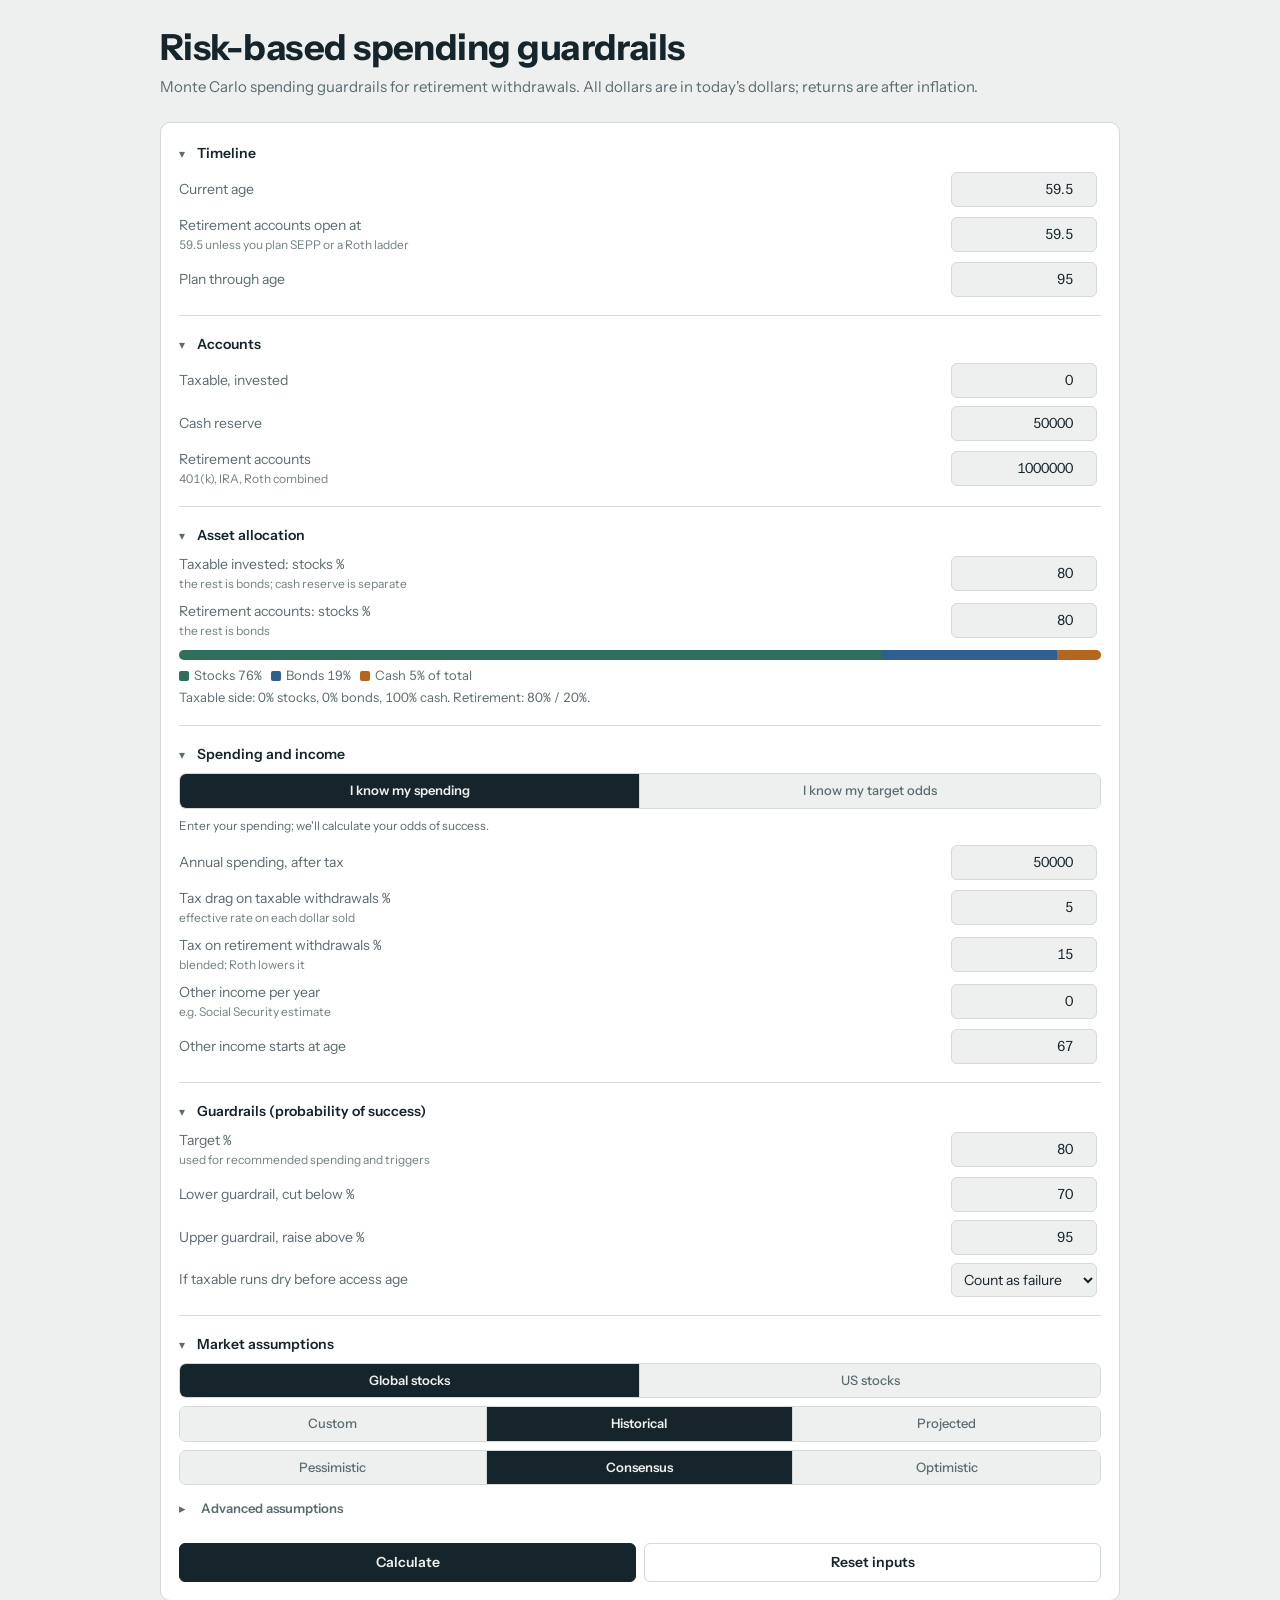
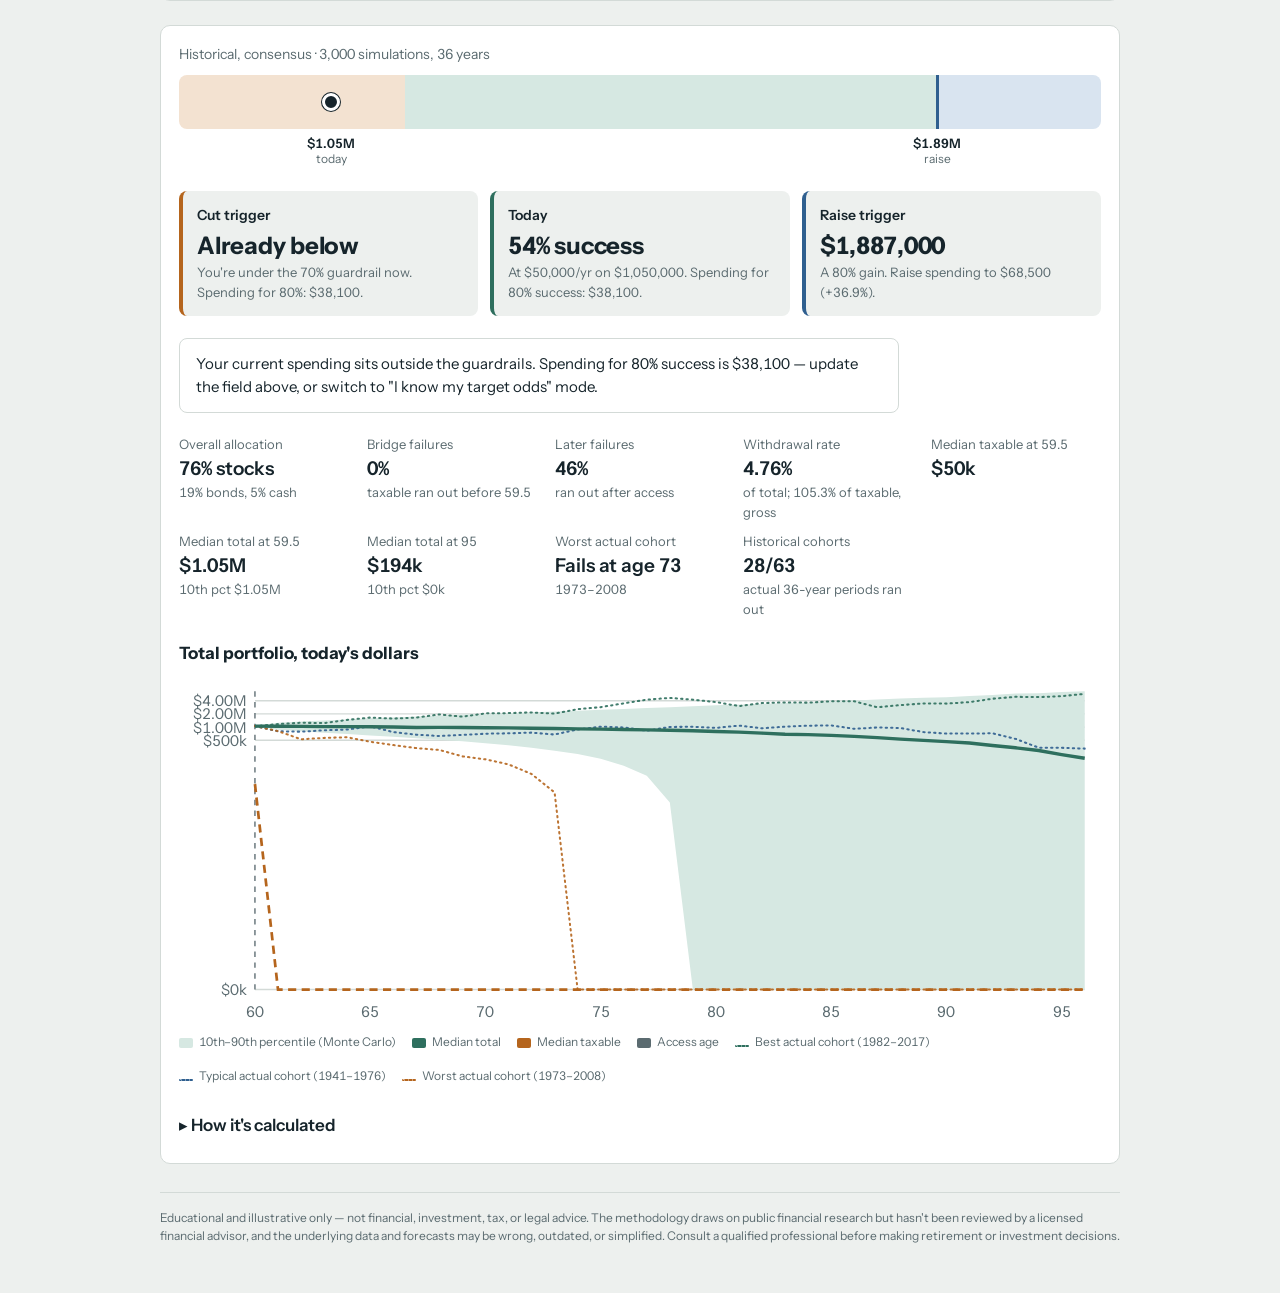
==== index.html @ 866e0981 "Restore percentile band with a log-scaled chart axis Bring back the 10th-90th percentile band, but s" ====
<!DOCTYPE html>
<html lang="en">
<head>
<meta charset="utf-8">
<meta name="viewport" content="width=device-width, initial-scale=1, viewport-fit=cover">
<title>Risk-based guardrails calculator</title>
<link rel="icon" href="favicon.svg" type="image/svg+xml">
<link rel="preconnect" href="https://fonts.googleapis.com">
<link rel="preconnect" href="https://fonts.gstatic.com" crossorigin>
<link href="https://fonts.googleapis.com/css2?family=Instrument+Sans:wght@400;500;600;700&display=swap" rel="stylesheet">
<link rel="stylesheet" href="css/styles.css">
</head>
<body>
<div class="wrap">
<header>
  <h1>Risk-based spending guardrails</h1>
  <p>Monte Carlo spending guardrails for retirement withdrawals. All dollars are in today's dollars; returns are after inflation.</p>
</header>

<div class="grid">
<form class="panel" id="f" onsubmit="return false">
  <details class="io-section" open id="secTimeline">
    <summary><span class="sec-title">Timeline</span><span class="sec-sum" id="timelineSummary"></span><span class="sec-edit">Edit</span></summary>
    <div class="row"><label for="age">Current age</label><input id="age" type="number" step="0.5" value="59.5"></div>
    <div class="row"><label for="access">Retirement accounts open at<span class="hint">59.5 unless you plan SEPP or a Roth ladder</span></label><input id="access" type="number" step="0.5" value="59.5"></div>
    <div class="row"><label for="endAge">Plan through age</label><input id="endAge" type="number" step="1" value="95"></div>
  </details>
  <details class="io-section" open id="secAccounts">
    <summary><span class="sec-title">Accounts</span><span class="sec-sum" id="accountsSummary"></span><span class="sec-edit">Edit</span></summary>
    <div class="row"><label for="tax">Taxable, invested</label><input id="tax" type="number" step="10000" value="0"></div>
    <div class="row"><label for="cash">Cash reserve</label><input id="cash" type="number" step="5000" value="50000"></div>
    <div class="row"><label for="ret">Retirement accounts<span class="hint">401(k), IRA, Roth combined</span></label><input id="ret" type="number" step="10000" value="1000000"></div>
  </details>
  <details class="io-section" open id="secAlloc">
    <summary><span class="sec-title">Asset allocation</span></summary>
    <div class="row"><label for="tStock">Taxable invested: stocks %<span class="hint">the rest is bonds; cash reserve is separate</span></label><input id="tStock" type="number" step="5" min="0" max="100" value="80"></div>
    <div class="row"><label for="rStock">Retirement accounts: stocks %<span class="hint">the rest is bonds</span></label><input id="rStock" type="number" step="5" min="0" max="100" value="80"></div>
    <div class="mix" id="mix" aria-live="polite"></div>
  </details>
  <details class="io-section" open id="secSpend">
    <summary><span class="sec-title">Spending and income</span></summary>
    <div class="seg two" id="modeSeg" role="group" aria-label="What to solve for">
      <button type="button" data-v="spend">I know my spending</button><button type="button" data-v="odds">I know my target odds</button>
    </div>
    <input type="hidden" id="mode" value="spend">
    <p class="srcnote" id="modeNote"></p>
    <div class="row"><label for="spend" id="spendLabel">Annual spending, after tax</label><input id="spend" type="number" step="1000" value="50000"></div>
    <div class="row"><label for="tt">Tax drag on taxable withdrawals %<span class="hint">effective rate on each dollar sold</span></label><input id="tt" type="number" step="1" value="5"></div>
    <div class="row"><label for="tr">Tax on retirement withdrawals %<span class="hint">blended; Roth lowers it</span></label><input id="tr" type="number" step="1" value="15"></div>
    <div class="row"><label for="inc">Other income per year<span class="hint">e.g. Social Security estimate</span></label><input id="inc" type="number" step="1000" value="0"></div>
    <div class="row"><label for="incAge">Other income starts at age</label><input id="incAge" type="number" step="1" value="67"></div>
  </details>
  <details class="io-section" open id="secGuardrails">
    <summary><span class="sec-title">Guardrails (probability of success)</span></summary>
    <div class="row"><label for="gT">Target %<span class="hint" id="gTHint"></span></label><input id="gT" type="number" step="1" value="80"></div>
    <div class="row"><label for="gL">Lower guardrail, cut below %</label><input id="gL" type="number" step="1" value="70"></div>
    <div class="row"><label for="gU">Upper guardrail, raise above %</label><input id="gU" type="number" step="1" value="95"></div>
    <div class="row"><label for="short">If taxable runs dry before access age</label>
      <select id="short"><option value="fail">Count as failure</option><option value="penalty">Tap retirement with 10% penalty</option></select></div>
  </details>
  <details class="io-section" open id="secMarket">
    <summary><span class="sec-title">Market assumptions</span></summary>
    <div class="seg two" id="eqSeg" role="group" aria-label="Stock market">
      <button type="button" data-v="global">Global stocks</button><button type="button" data-v="us">US stocks</button>
    </div>
    <input type="hidden" id="eq" value="global">
    <div class="seg" id="srcSeg" role="group" aria-label="Return source">
      <button type="button" data-v="custom">Custom</button><button type="button" data-v="hist">Historical</button><button type="button" data-v="proj">Projected</button>
    </div>
    <div class="seg" id="lvlSeg" role="group" aria-label="Scenario">
      <button type="button" data-v="pess">Pessimistic</button><button type="button" data-v="cons">Consensus</button><button type="button" data-v="opt">Optimistic</button>
    </div>
    <details class="advanced" id="advDetails">
      <summary>Advanced assumptions</summary>
      <div class="row" id="usWRow"><label for="usW">US share of global stocks %<span class="hint">a total world index is about 63%</span></label><input id="usW" type="number" step="1" min="0" max="100" value="60"></div>
      <div class="row" id="hcRow"><label for="hc">Historical stock haircut %<span class="hint">world stocks trailed the US ~1%/yr since 1900</span></label><input id="hc" type="number" step="0.25" min="0" max="5" value="1"></div>
      <div class="row" id="hzRow"><label for="hz">Apply forecasts for<span class="hint">forecasts cover 10–15 years</span></label>
        <select id="hz"><option value="all">Every year</option><option value="10">10 years, then historical</option></select></div>
      <p class="srcnote" id="srcNote"></p>
      <div class="row"><label for="sm">Stocks, mean real return %<span class="hint" id="smG"></span></label><input id="sm" class="ret" type="number" step="0.05" value="5"></div>
      <div class="row"><label for="ss">Stocks, volatility %</label><input id="ss" class="ret" type="number" step="0.5" value="17"></div>
      <div class="row"><label for="bm">Bonds, mean real return %<span class="hint" id="bmG"></span></label><input id="bm" class="ret" type="number" step="0.05" value="1.75"></div>
      <div class="row"><label for="bs">Bonds, volatility %</label><input id="bs" class="ret" type="number" step="0.5" value="6"></div>
      <div class="row"><label for="cm">Cash, mean real return %</label><input id="cm" class="ret" type="number" step="0.05" value="0.5"></div>
      <div class="row"><label for="cs">Cash, volatility %</label><input id="cs" class="ret" type="number" step="0.25" value="1"></div>
      <div class="row"><label for="rho">Stock/bond correlation</label><input id="rho" class="ret" type="number" step="0.05" min="-1" max="1" value="0.1"></div>
      <div class="row"><label for="sims">Simulations</label><input id="sims" type="number" step="500" min="500" max="10000" value="3000"></div>
      <div class="row"><label for="seed">Random seed</label><input id="seed" type="number" step="1" value="42"></div>
    </details>
    <input type="hidden" id="src" value="hist"><input type="hidden" id="lvl" value="cons">
  </details>
  <div class="btns">
    <button type="button" id="run">Calculate</button>
    <button type="button" id="reset" class="secondary">Reset inputs</button>
  </div>
</form>

<main class="panel" id="out" aria-live="polite">
  <div class="status" id="status">Calculating…</div>
  <div id="results" hidden>
    <div class="road" aria-hidden="true">
      <div class="road-track" id="track"></div>
      <div class="road-labels" id="roadLabels"></div>
    </div>
    <div class="cards">
      <div class="card cut"><h3>Cut trigger</h3><div class="big" id="cTrig">–</div><p id="cText"></p></div>
      <div class="card safe"><h3>Today</h3><div class="big" id="nowSucc">–</div><p id="nowText"></p></div>
      <div class="card raise"><h3>Raise trigger</h3><div class="big" id="uTrig">–</div><p id="uText"></p></div>
    </div>
    <p class="rule" id="rule"></p>
    <div class="stats" id="stats"></div>

    <h2>Total portfolio, today's dollars</h2>
    <div class="chart-wrap"><svg id="chart" viewBox="0 0 680 260" role="img" aria-label="Portfolio projection percentiles"></svg></div>
    <div class="legend">
      <span><i style="background:var(--safe-soft)"></i>10th–90th percentile (Monte Carlo)</span>
      <span><i style="background:var(--safe)"></i>Median total</span>
      <span><i style="background:var(--cut)"></i>Median taxable</span>
      <span><i style="background:var(--muted)"></i>Access age</span>
      <span><i class="dotted" style="color:var(--safe)"></i><span id="legBest">Best actual cohort</span></span>
      <span><i class="dotted" style="color:var(--raise)"></i><span id="legTypical">Typical actual cohort</span></span>
      <span><i class="dotted" style="color:var(--cut)"></i><span id="legWorst">Worst actual cohort</span></span>
    </div>
    <details class="section" style="margin-top:22px">
      <summary>How it's calculated</summary>
      <ul class="notes">
        <li>Each simulation draws yearly real returns from lognormal distributions. The same random draws are reused for every search and every scenario, so differences between settings come from the assumptions, not from luck.</li>
        <li><b>Historical</b> uses Aswath Damodaran's annual US data, 1928–2025 (S&amp;P 500 with dividends, 10-year Treasuries, 3-month T-bills), deflated by CPI. Windows are sized to your plan length (current age to plan-through age, clamped to 10–75 years) and overlap across the full 1928–2025 span. Pessimistic and optimistic are the worst and best windows for <i>your</i> overall stock/bond/cash mix; consensus averages the mean, volatility and correlation across all windows of that length. Each window's mean and volatility then drive the simulation, so the order of good and bad years is randomized rather than replayed.</li>
        <li><b>Projected</b> uses published 10-year (J.P. Morgan: 10–15 year) nominal forecasts for US large caps and US aggregate bonds, converted to real with a 2.4% inflation assumption (Schwab, the same report used for cash). Stocks: Research Affiliates 3.1%, Vanguard 4.5% (midpoint of 4–5%), Verus 5.4%, Schwab 5.9%, J.P. Morgan 6.7%. Bonds: Vanguard 4.3% (midpoint), Research Affiliates 4.7%, Schwab 4.8%, J.P. Morgan 4.8%. Cash: Schwab 3.3%. Pessimistic, consensus and optimistic are the lowest, average and highest. Volatility is set to 16.5% for stocks and 6% for bonds.</li>
        <li><b>Global stocks</b> (the default) blend each firm's US and international forecasts at your US weight, with international split 75% developed and 25% emerging. J.P. Morgan publishes a global figure (7.0%) directly; Verus is left out because no international figure was available. Averaging geometric returns this way slightly understates a blended portfolio's compound return. For historical scenarios, each year's S&amp;P 500 real return is reduced by the haircut, since world stocks trailed the US by roughly 1%/yr in long-run data from 1900.</li>
        <li>The dotted lines are a check on sequence-of-returns risk: unlike the Monte Carlo band, they don't reshuffle years. Each one replays the literal chronological real-return sequence for every possible historical start year of your exact plan length, run through the same spending and tax rules, so a crash that actually happened early in a given period stays early. The worst, "typical" (median-ending) and best of those actual periods are shown, each labeled with its start–end years in the legend; if the worst one sits below the Monte Carlo band, that's a specific historical period whose bad-early-years shape hurt more than the randomized band captures.</li>
        <li>The chart's vertical axis is scaled so each doubling in value (e.g. $50k → $100k → $200k) gets the same amount of space, rather than each equal dollar amount. Otherwise a 90th-percentile outcome in the tens of millions would squash the median and taxable lines into a few pixels at the bottom.</li>
        <li>Success means spending is funded every year through the plan age. Before the access age, only taxable and cash can pay the bills. The taxable account keeps the cash reserve at the same share each year. Withdrawals are grossed up by the tax rates you enter.</li>
        <li>Triggers scale all balances together, which approximates a market move. Spending stays constant in real terms inside each simulation, as in the Kitces/Income Lab method. Re-run after any adjustment and at least once a year.</li>
      </ul>
    </details>
  </div>
</main>
</div>
<footer>
  <p>Educational and illustrative only — not financial, investment, tax, or legal advice. The methodology draws on public financial research but hasn't been reviewed by a licensed financial advisor, and the underlying data and forecasts may be wrong, outdated, or simplified. Consult a qualified professional before making retirement or investment decisions.</p>
</footer>
</div>
<script type="module" src="js/main.js"></script>
</body>
</html>
---- css/styles.css ----
:root{
  --bg:#EDF0EE; --surface:#FFFFFF; --ink:#16242B; --muted:#5B6B70; --line:#D3DAD7;
  --safe:#2E6F5E; --safe-soft:#D6E8E2; --cut:#B5651D; --cut-soft:#F3E2D1; --raise:#2F5F8F; --raise-soft:#D9E4F0;
  --focus:#2F5F8F;
  box-sizing:border-box;
  padding-top:env(safe-area-inset-top,0px);
  padding-bottom:env(safe-area-inset-bottom,0px);
}
@media (prefers-color-scheme:dark){
  :root:not([data-theme="light"]){
    --bg:#111A1D; --surface:#182226; --ink:#E4EBE9; --muted:#95A5A8; --line:#2D3B3F;
    --safe:#5FB39B; --safe-soft:#1D3530; --cut:#E09A56; --cut-soft:#3A2A1B; --raise:#7EA9D8; --raise-soft:#1D2C3C; --focus:#7EA9D8;
  }
}
:root[data-theme="dark"]{
  --bg:#111A1D; --surface:#182226; --ink:#E4EBE9; --muted:#95A5A8; --line:#2D3B3F;
  --safe:#5FB39B; --safe-soft:#1D3530; --cut:#E09A56; --cut-soft:#3A2A1B; --raise:#7EA9D8; --raise-soft:#1D2C3C; --focus:#7EA9D8;
}
*,*::before,*::after{box-sizing:inherit}
html{scroll-padding-top:env(safe-area-inset-top,0px)}
body{margin:0;background:var(--bg);color:var(--ink);
  font-family:"Instrument Sans",system-ui,-apple-system,"Segoe UI",Roboto,sans-serif;
  font-size:15px;line-height:1.5;font-variant-numeric:tabular-nums;-webkit-font-smoothing:antialiased}
.wrap{max-width:1240px;margin:0 auto;padding:28px 20px 48px}
header{margin:0 auto 24px;max-width:960px}
h1{font-size:clamp(26px,3.4vw,36px);line-height:1.1;margin:0 0 8px;font-weight:700;letter-spacing:-0.015em}
header p{margin:0;color:var(--muted)}
footer{margin:28px auto 0;max-width:960px;padding-top:16px;border-top:1px solid var(--line)}
footer p{margin:0;font-size:12px;color:var(--muted)}
.grid{display:flex;flex-direction:column;gap:24px;max-width:960px;margin:0 auto}
.panel{background:var(--surface);border:1px solid var(--line);border-radius:10px;padding:18px;min-width:0}
details.io-section{margin:0 0 18px}
details.io-section+details.io-section{border-top:1px solid var(--line);padding-top:16px}
details.io-section summary{cursor:pointer;list-style:none;padding:2px 0 8px;display:flex;align-items:baseline;gap:10px}
details.io-section summary::-webkit-details-marker{display:none}
details.io-section .sec-title{font-weight:600;font-size:14px;display:flex;align-items:baseline;gap:8px;white-space:nowrap}
details.io-section .sec-title::before{content:"▾";display:inline-block;width:10px;font-size:12px;color:var(--muted)}
details.io-section:not([open]) .sec-title::before{content:"▸"}
details.io-section .sec-sum{flex:1;min-width:0;overflow:hidden;text-overflow:ellipsis;white-space:nowrap;font-size:13px;font-weight:400;color:var(--muted)}
details.io-section .sec-edit{flex-shrink:0;font-size:13px;font-weight:600;color:var(--focus)}
details.io-section[open] .sec-sum,details.io-section[open] .sec-edit{display:none}
.row{display:grid;grid-template-columns:1fr 128px;gap:10px;align-items:center;margin-bottom:8px;max-width:900px}
.row label{font-size:14px;color:var(--muted)}
.row .hint{display:block;font-size:12px;color:var(--muted);opacity:.85}
input,select{width:100%;font:inherit;font-size:14px;color:var(--ink);background:var(--bg);
  border:1px solid var(--line);border-radius:6px;padding:6px 8px;text-align:right}
select{text-align:left}
input:focus-visible,select:focus-visible,button:focus-visible{outline:2px solid var(--focus);outline-offset:2px}
.seg{display:grid;grid-template-columns:repeat(3,1fr);border:1px solid var(--line);border-radius:7px;overflow:hidden;margin-bottom:8px;max-width:920px}
.seg button{border:0;border-right:1px solid var(--line);border-radius:0;background:var(--bg);color:var(--muted);font-weight:500;padding:7px 4px;font-size:13px}
.seg button:last-child{border-right:0}
.seg.two{grid-template-columns:repeat(2,1fr)}
.seg button[aria-pressed="true"]{background:var(--ink);color:var(--bg);font-weight:600}
.srcnote{font-size:12px;color:var(--muted);margin:2px 0 10px;min-height:18px}
details.advanced{margin-bottom:8px}
details.advanced summary,details.section summary{cursor:pointer;padding:6px 0;list-style:none}
details.advanced summary::-webkit-details-marker,details.section summary::-webkit-details-marker{display:none}
details.advanced summary::before,details.section summary::before{content:"▸";display:inline-block;width:12px;transition:transform .15s ease}
details.advanced[open] summary::before,details.section[open] summary::before{transform:rotate(90deg)}
details.advanced summary{font-size:13px;font-weight:600;color:var(--muted)}
details.advanced summary:hover{color:var(--ink)}
details.advanced .row:first-of-type{margin-top:10px}
details.section summary{font-size:17px;font-weight:600;color:var(--ink)}
details.section .notes{margin-top:10px}
.btns{display:grid;grid-template-columns:1fr 1fr;gap:8px}
button{font:inherit;font-size:14px;font-weight:600;border-radius:6px;padding:8px 14px;cursor:pointer;border:1px solid var(--ink);background:var(--ink);color:var(--bg)}
button.secondary{background:transparent;color:var(--ink);border-color:var(--line)}
button:disabled{opacity:.5;cursor:wait}
input:disabled{opacity:.6;background:var(--line);cursor:not-allowed}
.mix{margin-top:10px;font-size:13px;color:var(--muted)}
.mixbar{display:flex;height:10px;border-radius:5px;overflow:hidden;margin:6px 0;background:var(--line)}
.mixbar span{height:100%}
.mix .k{display:inline-block;width:10px;height:10px;border-radius:2px;margin-right:5px;vertical-align:-1px}
.mix p{margin:2px 0}

.status{font-size:14px;color:var(--muted);min-height:21px;margin-bottom:10px}
.road{margin:6px 0 22px}
.road-track{position:relative;height:54px;border-radius:8px;overflow:hidden;display:flex}
.zone{height:100%}
.zone.cut{background:var(--cut-soft)} .zone.safe{background:var(--safe-soft)} .zone.raise{background:var(--raise-soft)}
.rail{position:absolute;top:0;bottom:0;width:3px;margin-left:-1.5px}
.rail.cut{background:var(--cut)} .rail.raise{background:var(--raise)}
.you{position:absolute;top:50%;width:18px;height:18px;margin:-9px 0 0 -9px;border-radius:50%;background:var(--ink);border:3px solid var(--surface);box-shadow:0 0 0 1px var(--ink)}
.road-labels{position:relative;height:40px;font-size:12px;color:var(--muted)}
.road-labels span{position:absolute;transform:translateX(-50%);white-space:nowrap;top:6px;text-align:center;line-height:1.3}
.road-labels b{display:block;color:var(--ink);font-weight:600;font-size:13px}
.cards{display:grid;grid-template-columns:repeat(3,1fr);gap:12px;margin-bottom:22px}
@media (max-width:620px){.cards{grid-template-columns:1fr}}
.card{border-radius:8px;padding:14px;border-left:4px solid var(--line);background:var(--bg)}
.card.cut{border-color:var(--cut)} .card.safe{border-color:var(--safe)} .card.raise{border-color:var(--raise)}
.card h3{margin:0 0 6px;font-size:14px;font-weight:600}
.card .big{font-size:24px;font-weight:700;line-height:1.15;letter-spacing:-0.01em}
.card p{margin:4px 0 0;font-size:13px;color:var(--muted)}
.rule{font-size:15px;max-width:72ch;margin:0 0 22px;padding:14px 16px;border:1px solid var(--line);border-radius:8px}
.stats{display:grid;grid-template-columns:repeat(auto-fit,minmax(150px,1fr));gap:10px 18px;margin:0 0 22px}
.stats div{font-size:13px;color:var(--muted)}
.stats b{display:block;font-size:19px;color:var(--ink);font-weight:600}
h2{font-size:17px;margin:0 0 8px}
.chart-wrap{overflow-x:auto}
svg{display:block;max-width:100%}
.legend{display:flex;gap:16px;flex-wrap:wrap;font-size:12px;color:var(--muted);margin-top:6px}
.legend i{display:inline-block;width:14px;height:10px;margin-right:6px;vertical-align:middle;border-radius:2px}
.legend i.dotted{background:none;height:0;margin-top:5px;border-top:2px dotted currentColor}
.notes{font-size:13px;color:var(--muted);max-width:75ch}
.notes li{margin-bottom:6px}
.warn{color:var(--cut);font-weight:600}
@media (prefers-reduced-motion:no-preference){.you{transition:left .4s ease}}
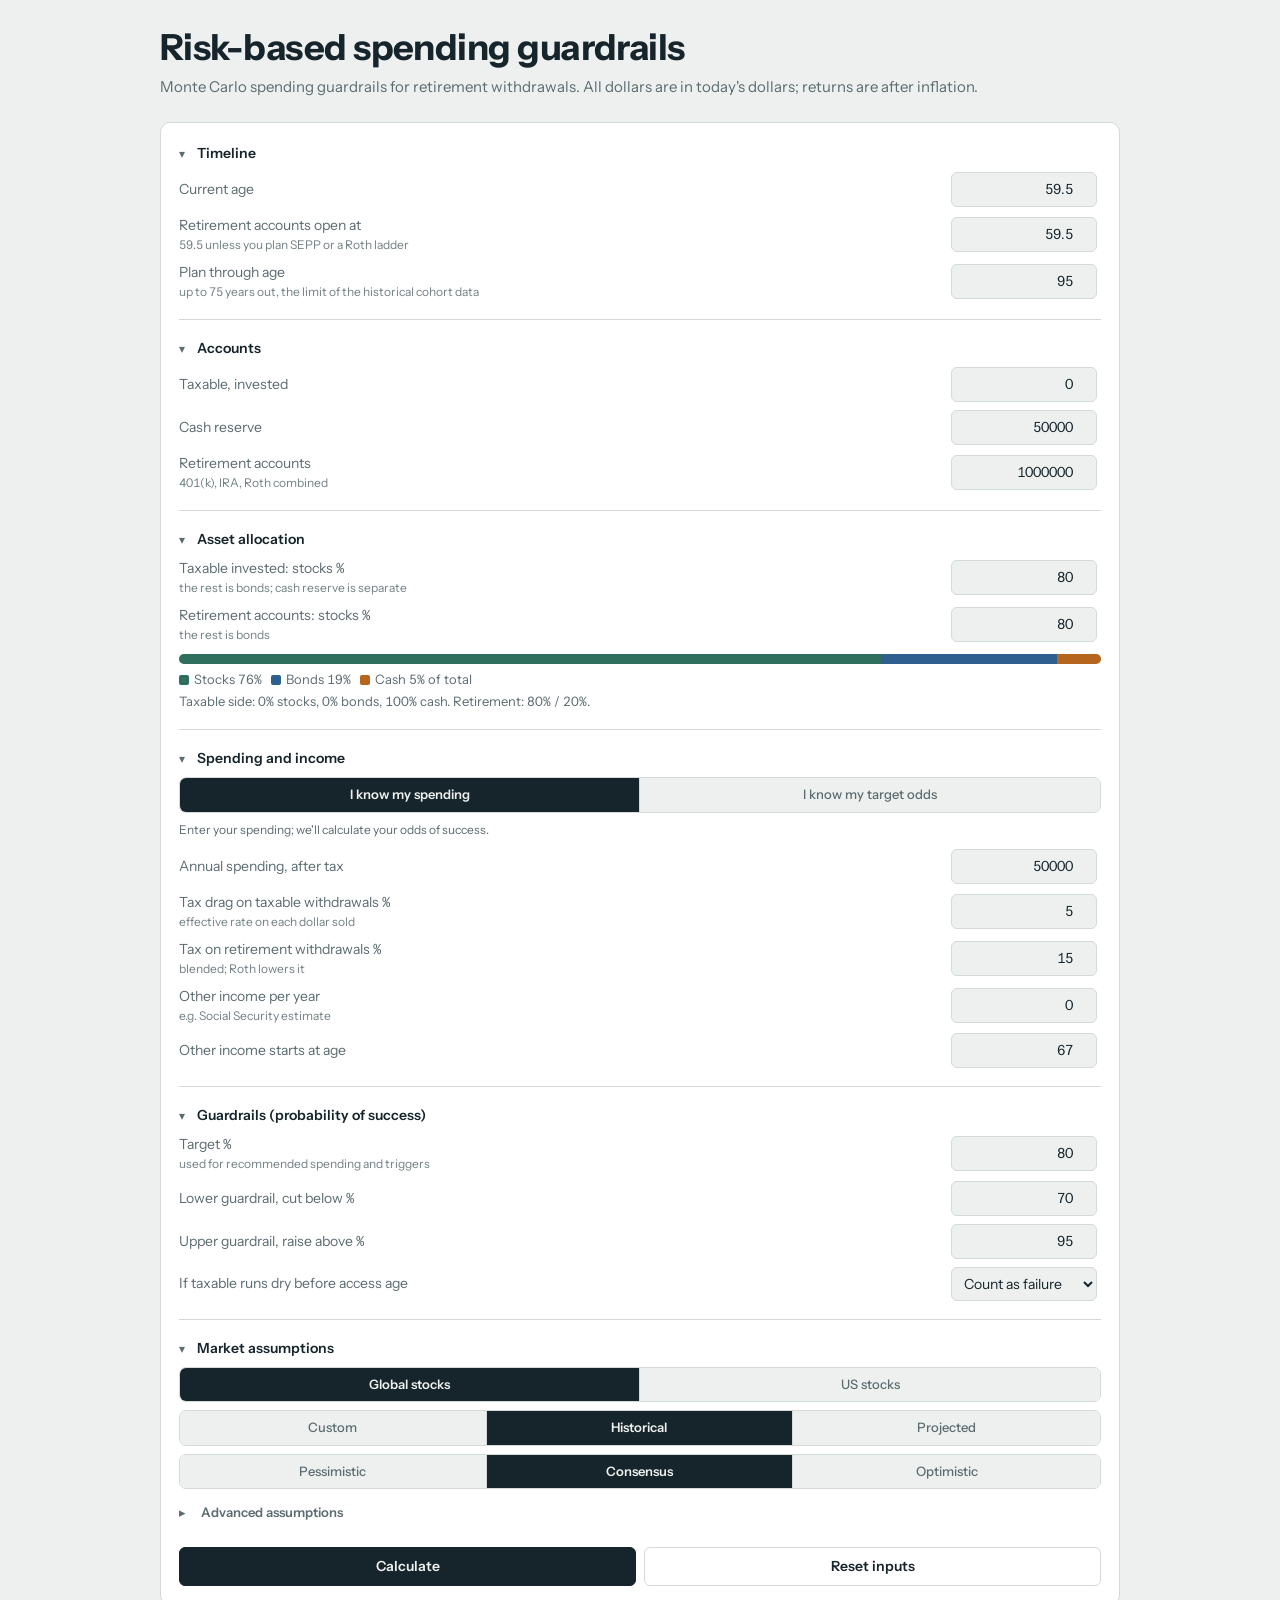
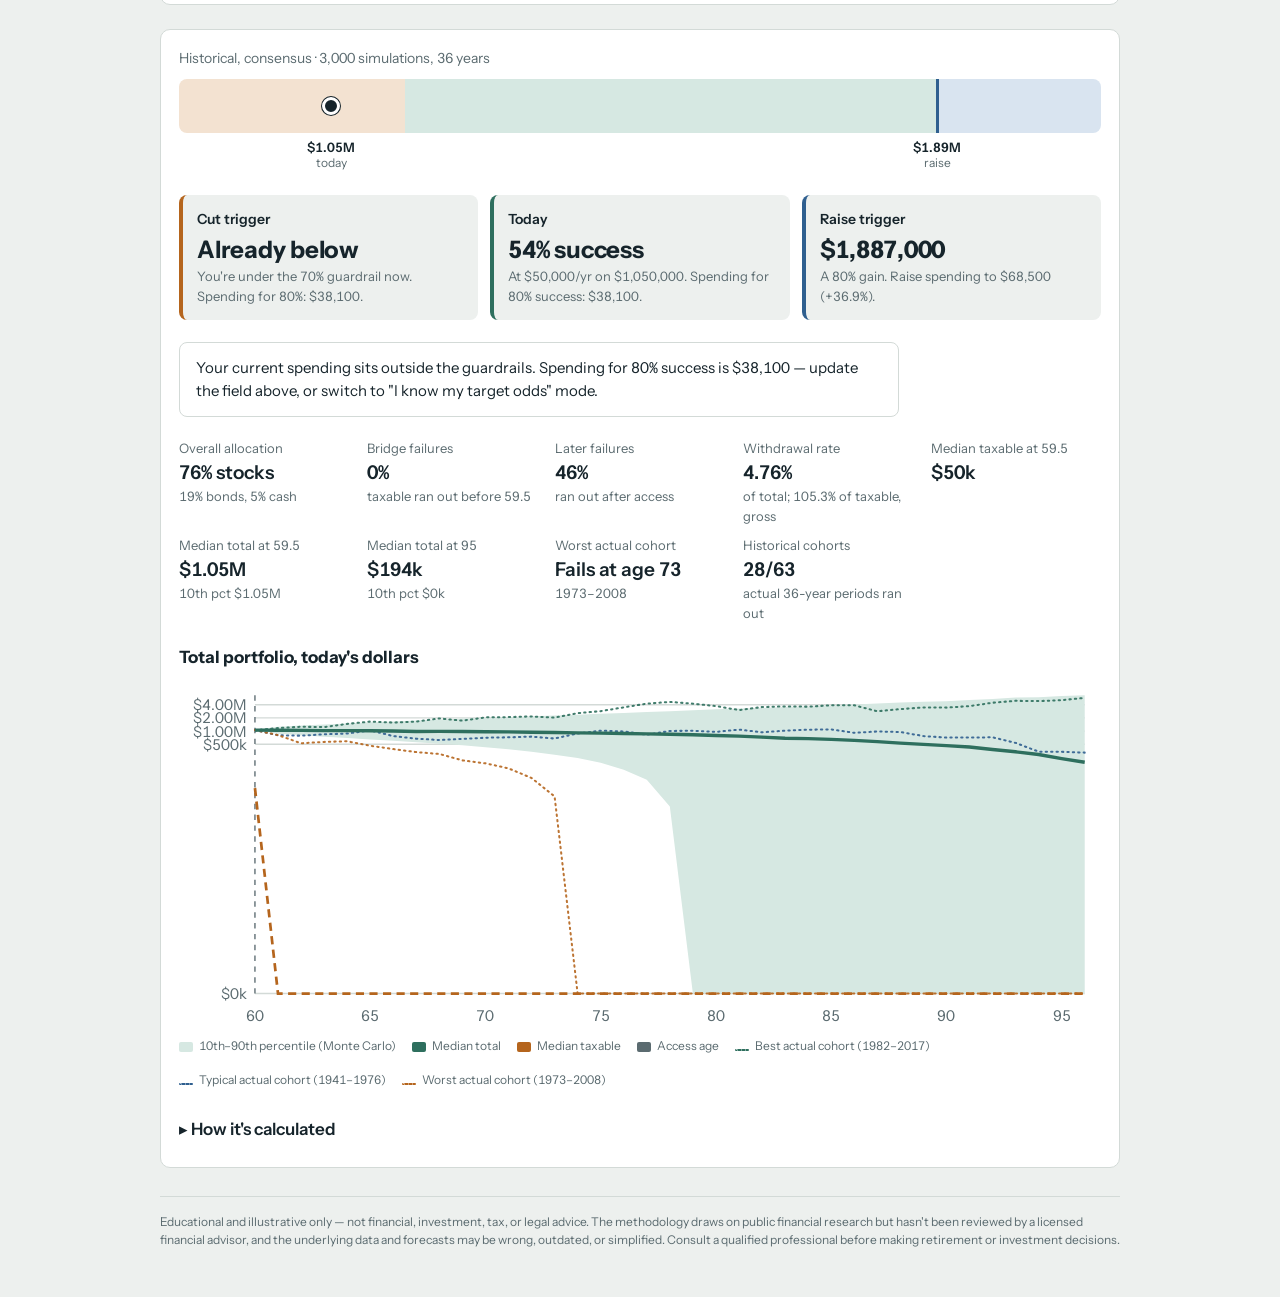
==== commit 6ddb46e9: "Enforce a 75-year cap on plan length Add sane min/max bounds to the age fields, and validate that pl" ====
--- a/index.html
+++ b/index.html
@@ -21,9 +21,9 @@
 <form class="panel" id="f" onsubmit="return false">
   <details class="io-section" open id="secTimeline">
     <summary><span class="sec-title">Timeline</span><span class="sec-sum" id="timelineSummary"></span><span class="sec-edit">Edit</span></summary>
-    <div class="row"><label for="age">Current age</label><input id="age" type="number" step="0.5" value="59.5"></div>
-    <div class="row"><label for="access">Retirement accounts open at<span class="hint">59.5 unless you plan SEPP or a Roth ladder</span></label><input id="access" type="number" step="0.5" value="59.5"></div>
-    <div class="row"><label for="endAge">Plan through age</label><input id="endAge" type="number" step="1" value="95"></div>
+    <div class="row"><label for="age">Current age</label><input id="age" type="number" step="0.5" min="18" max="100" value="59.5"></div>
+    <div class="row"><label for="access">Retirement accounts open at<span class="hint">59.5 unless you plan SEPP or a Roth ladder</span></label><input id="access" type="number" step="0.5" min="18" max="100" value="59.5"></div>
+    <div class="row"><label for="endAge">Plan through age<span class="hint">up to 75 years out, the limit of the historical cohort data</span></label><input id="endAge" type="number" step="1" min="19" max="120" value="95"></div>
   </details>
   <details class="io-section" open id="secAccounts">
     <summary><span class="sec-title">Accounts</span><span class="sec-sum" id="accountsSummary"></span><span class="sec-edit">Edit</span></summary>
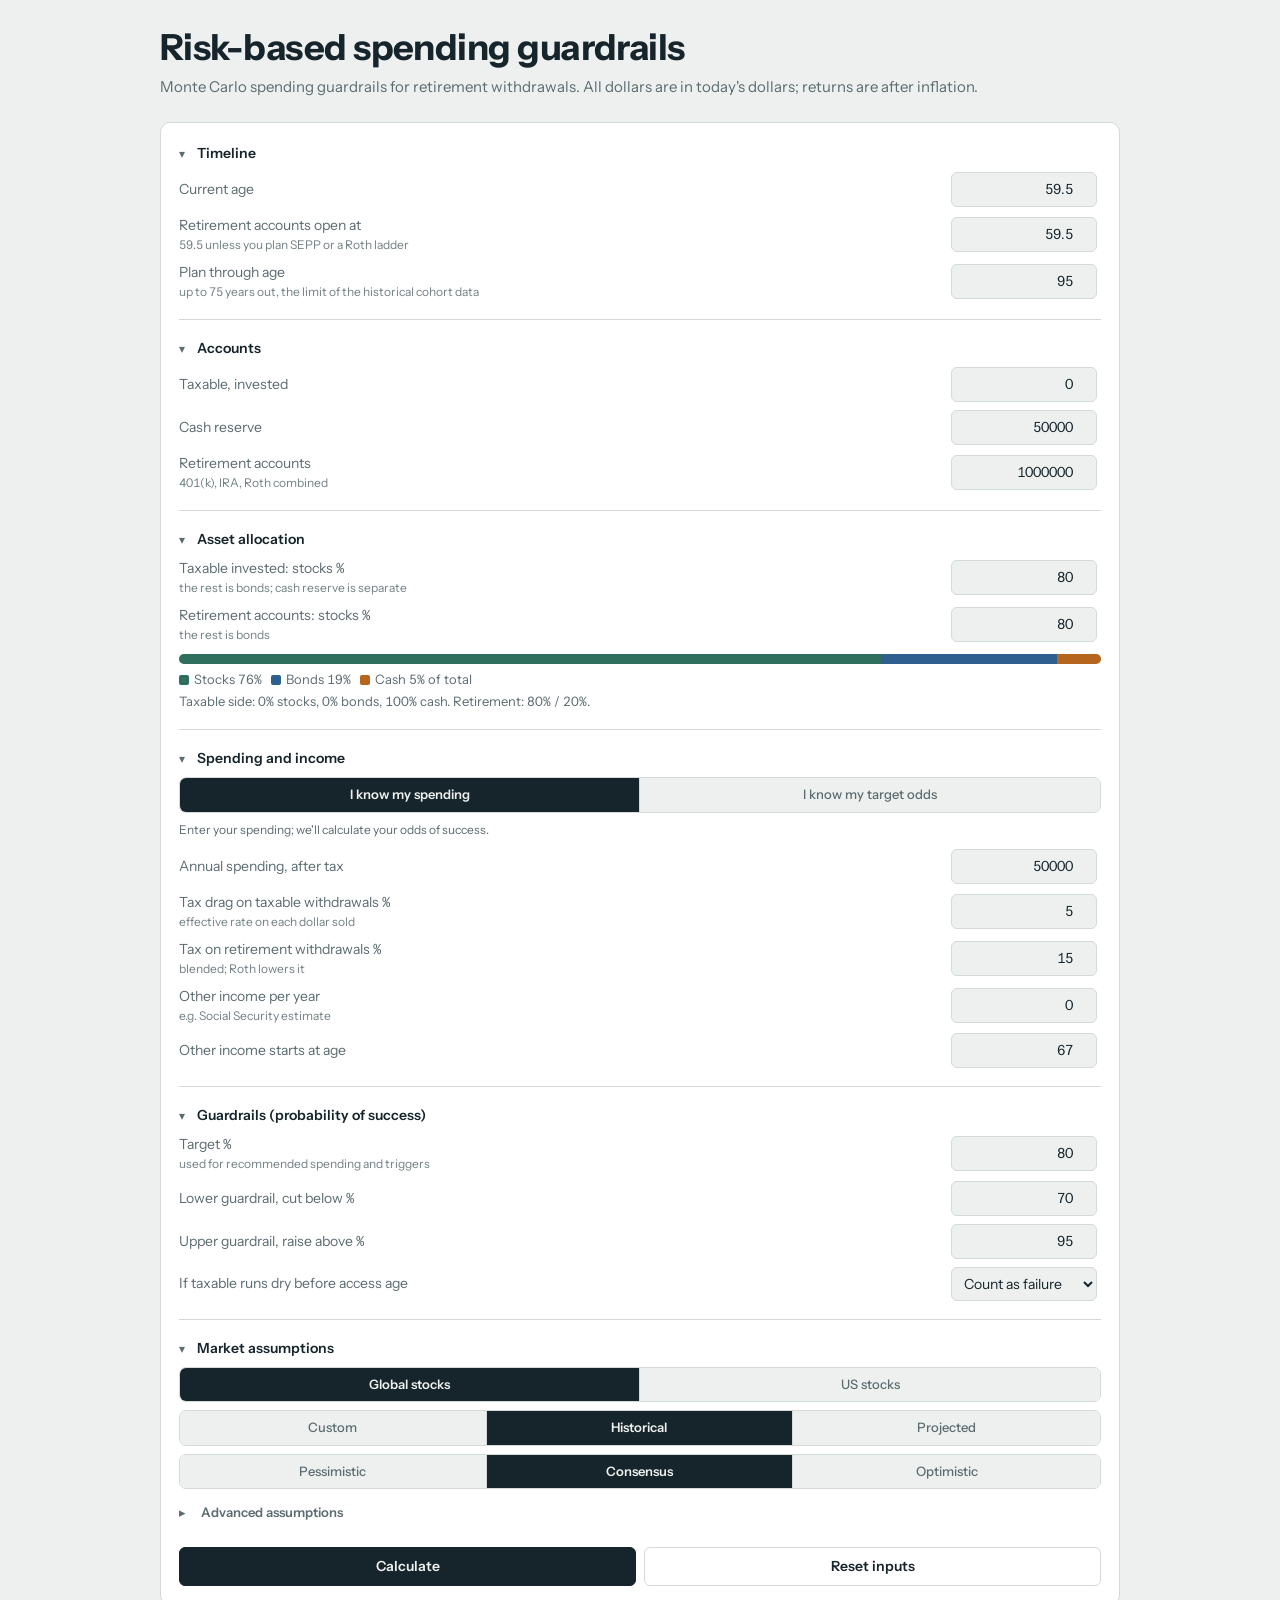
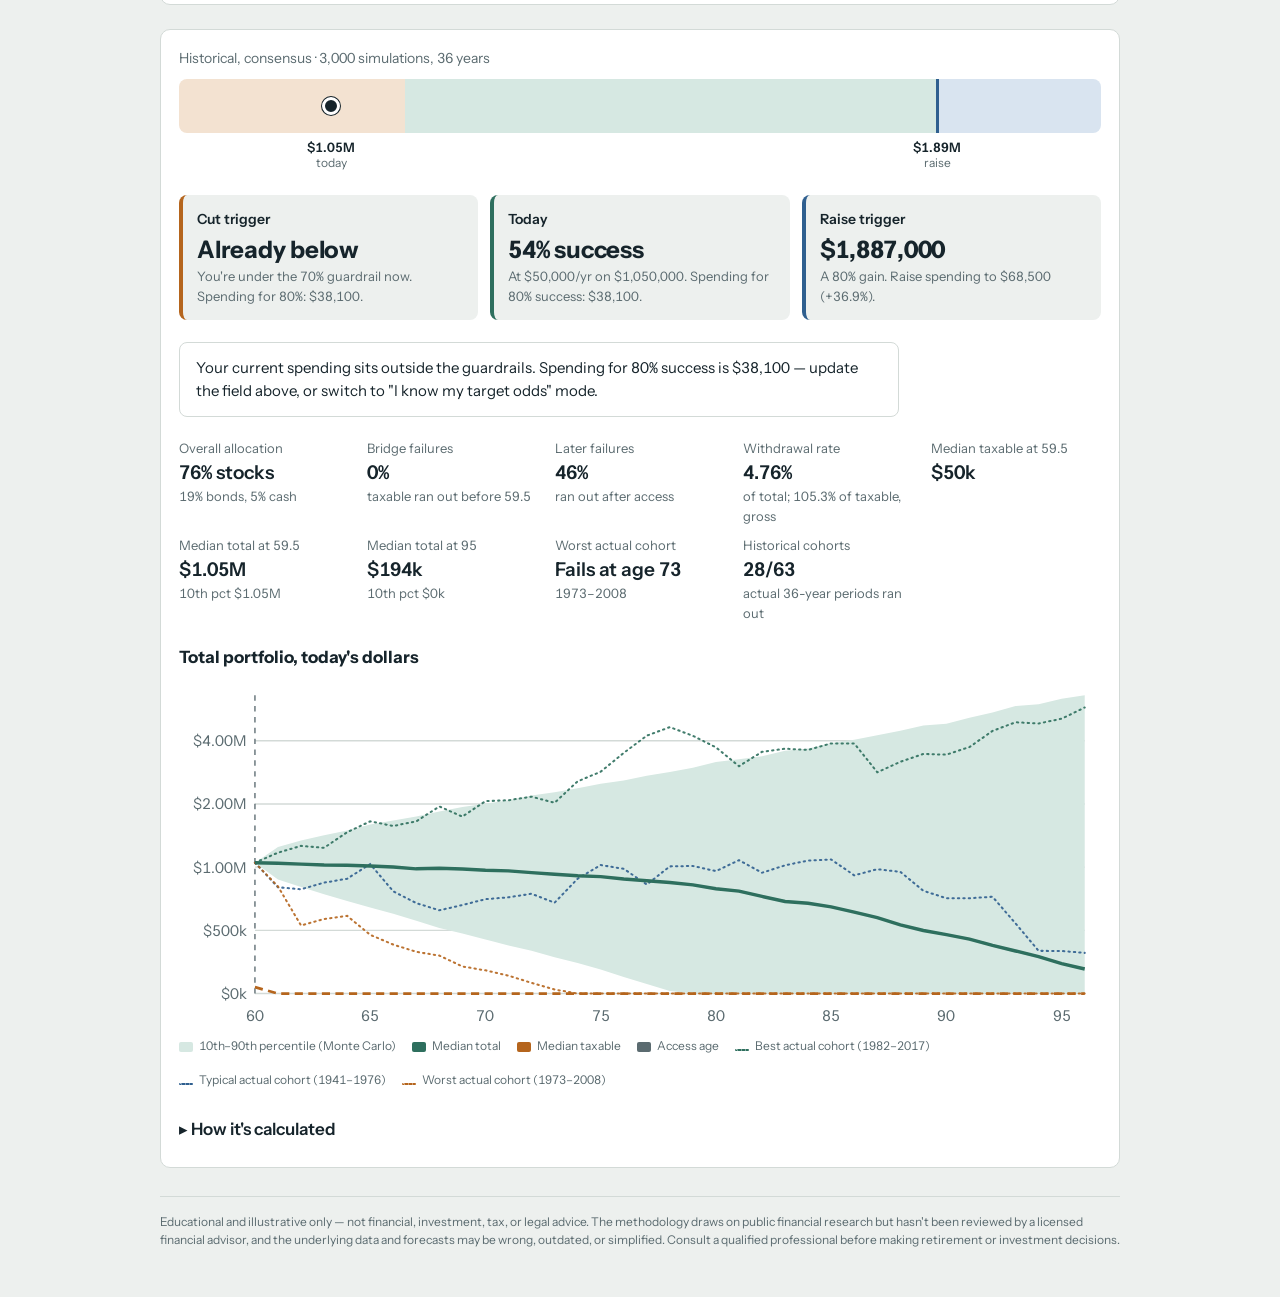
==== commit 53d25ad7: "Drop the "Edit" label from collapsed Timeline/Accounts rows The whole summary row already toggles th" ====
--- a/index.html
+++ b/index.html
@@ -20,13 +20,13 @@
 <div class="grid">
 <form class="panel" id="f" onsubmit="return false">
   <details class="io-section" open id="secTimeline">
-    <summary><span class="sec-title">Timeline</span><span class="sec-sum" id="timelineSummary"></span><span class="sec-edit">Edit</span></summary>
+    <summary><span class="sec-title">Timeline</span><span class="sec-sum" id="timelineSummary"></span></summary>
     <div class="row"><label for="age">Current age</label><input id="age" type="number" step="0.5" min="18" max="100" value="59.5"></div>
     <div class="row"><label for="access">Retirement accounts open at<span class="hint">59.5 unless you plan SEPP or a Roth ladder</span></label><input id="access" type="number" step="0.5" min="18" max="100" value="59.5"></div>
     <div class="row"><label for="endAge">Plan through age<span class="hint">up to 75 years out, the limit of the historical cohort data</span></label><input id="endAge" type="number" step="1" min="19" max="120" value="95"></div>
   </details>
   <details class="io-section" open id="secAccounts">
-    <summary><span class="sec-title">Accounts</span><span class="sec-sum" id="accountsSummary"></span><span class="sec-edit">Edit</span></summary>
+    <summary><span class="sec-title">Accounts</span><span class="sec-sum" id="accountsSummary"></span></summary>
     <div class="row"><label for="tax">Taxable, invested</label><input id="tax" type="number" step="10000" value="0"></div>
     <div class="row"><label for="cash">Cash reserve</label><input id="cash" type="number" step="5000" value="50000"></div>
     <div class="row"><label for="ret">Retirement accounts<span class="hint">401(k), IRA, Roth combined</span></label><input id="ret" type="number" step="10000" value="1000000"></div>
--- a/css/styles.css
+++ b/css/styles.css
@@ -37,8 +37,7 @@
 details.io-section .sec-title::before{content:"▾";display:inline-block;width:10px;font-size:12px;color:var(--muted)}
 details.io-section:not([open]) .sec-title::before{content:"▸"}
 details.io-section .sec-sum{flex:1;min-width:0;overflow:hidden;text-overflow:ellipsis;white-space:nowrap;font-size:13px;font-weight:400;color:var(--muted)}
-details.io-section .sec-edit{flex-shrink:0;font-size:13px;font-weight:600;color:var(--focus)}
-details.io-section[open] .sec-sum,details.io-section[open] .sec-edit{display:none}
+details.io-section[open] .sec-sum{display:none}
 .row{display:grid;grid-template-columns:1fr 128px;gap:10px;align-items:center;margin-bottom:8px;max-width:900px}
 .row label{font-size:14px;color:var(--muted)}
 .row .hint{display:block;font-size:12px;color:var(--muted);opacity:.85}
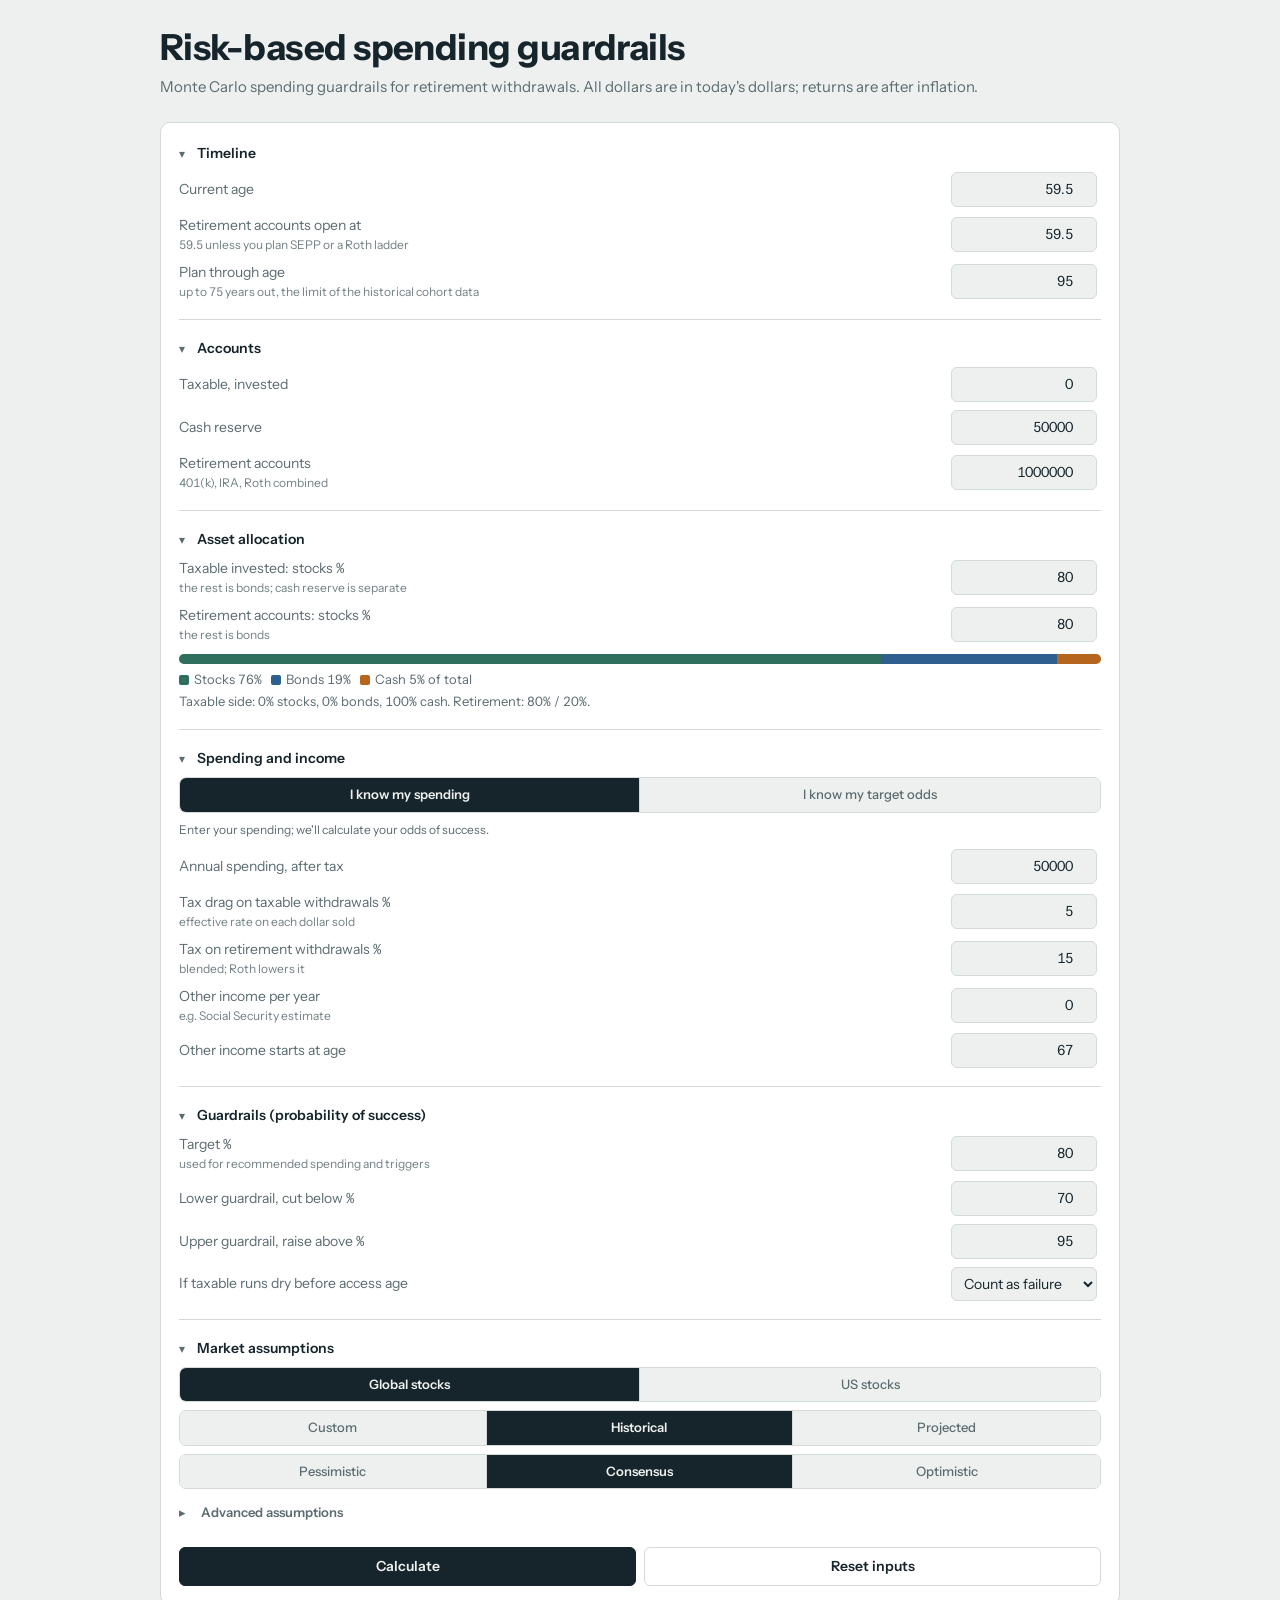
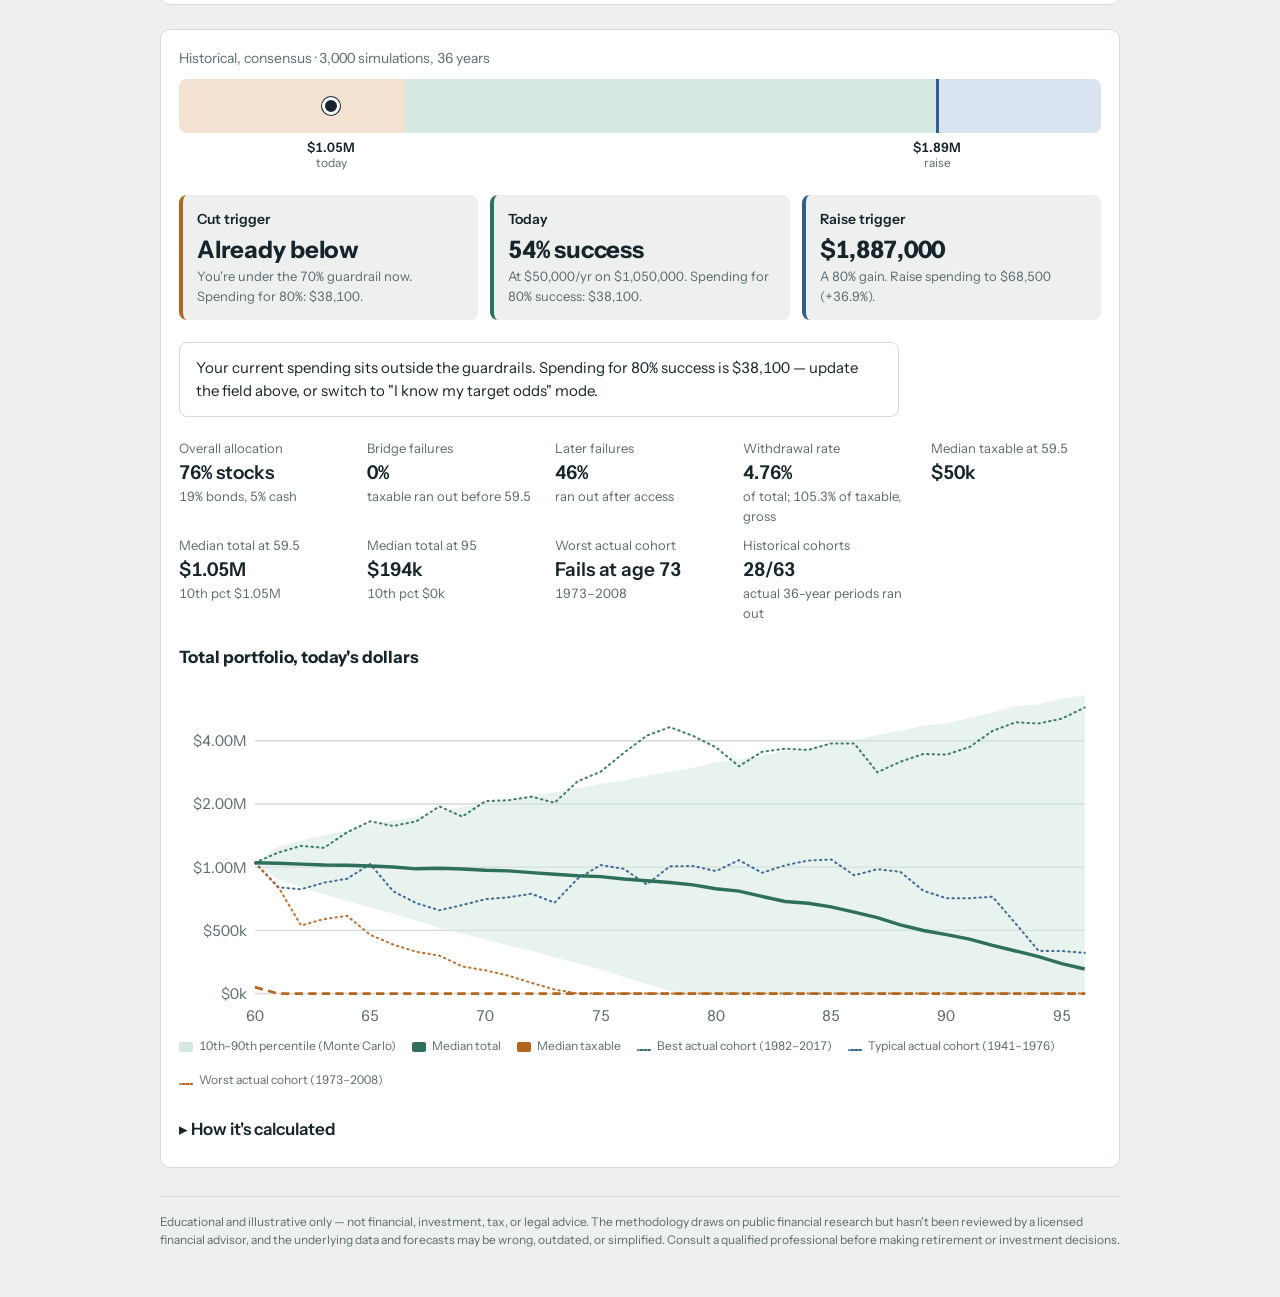
==== commit 4c50fa8f: "Remove the access-age line from the chart and legend Dropping this for now; a better version is plan" ====
--- a/index.html
+++ b/index.html
@@ -116,7 +116,6 @@
       <span><i style="background:var(--safe-soft)"></i>10th–90th percentile (Monte Carlo)</span>
       <span><i style="background:var(--safe)"></i>Median total</span>
       <span><i style="background:var(--cut)"></i>Median taxable</span>
-      <span><i style="background:var(--muted)"></i>Access age</span>
       <span><i class="dotted" style="color:var(--safe)"></i><span id="legBest">Best actual cohort</span></span>
       <span><i class="dotted" style="color:var(--raise)"></i><span id="legTypical">Typical actual cohort</span></span>
       <span><i class="dotted" style="color:var(--cut)"></i><span id="legWorst">Worst actual cohort</span></span>
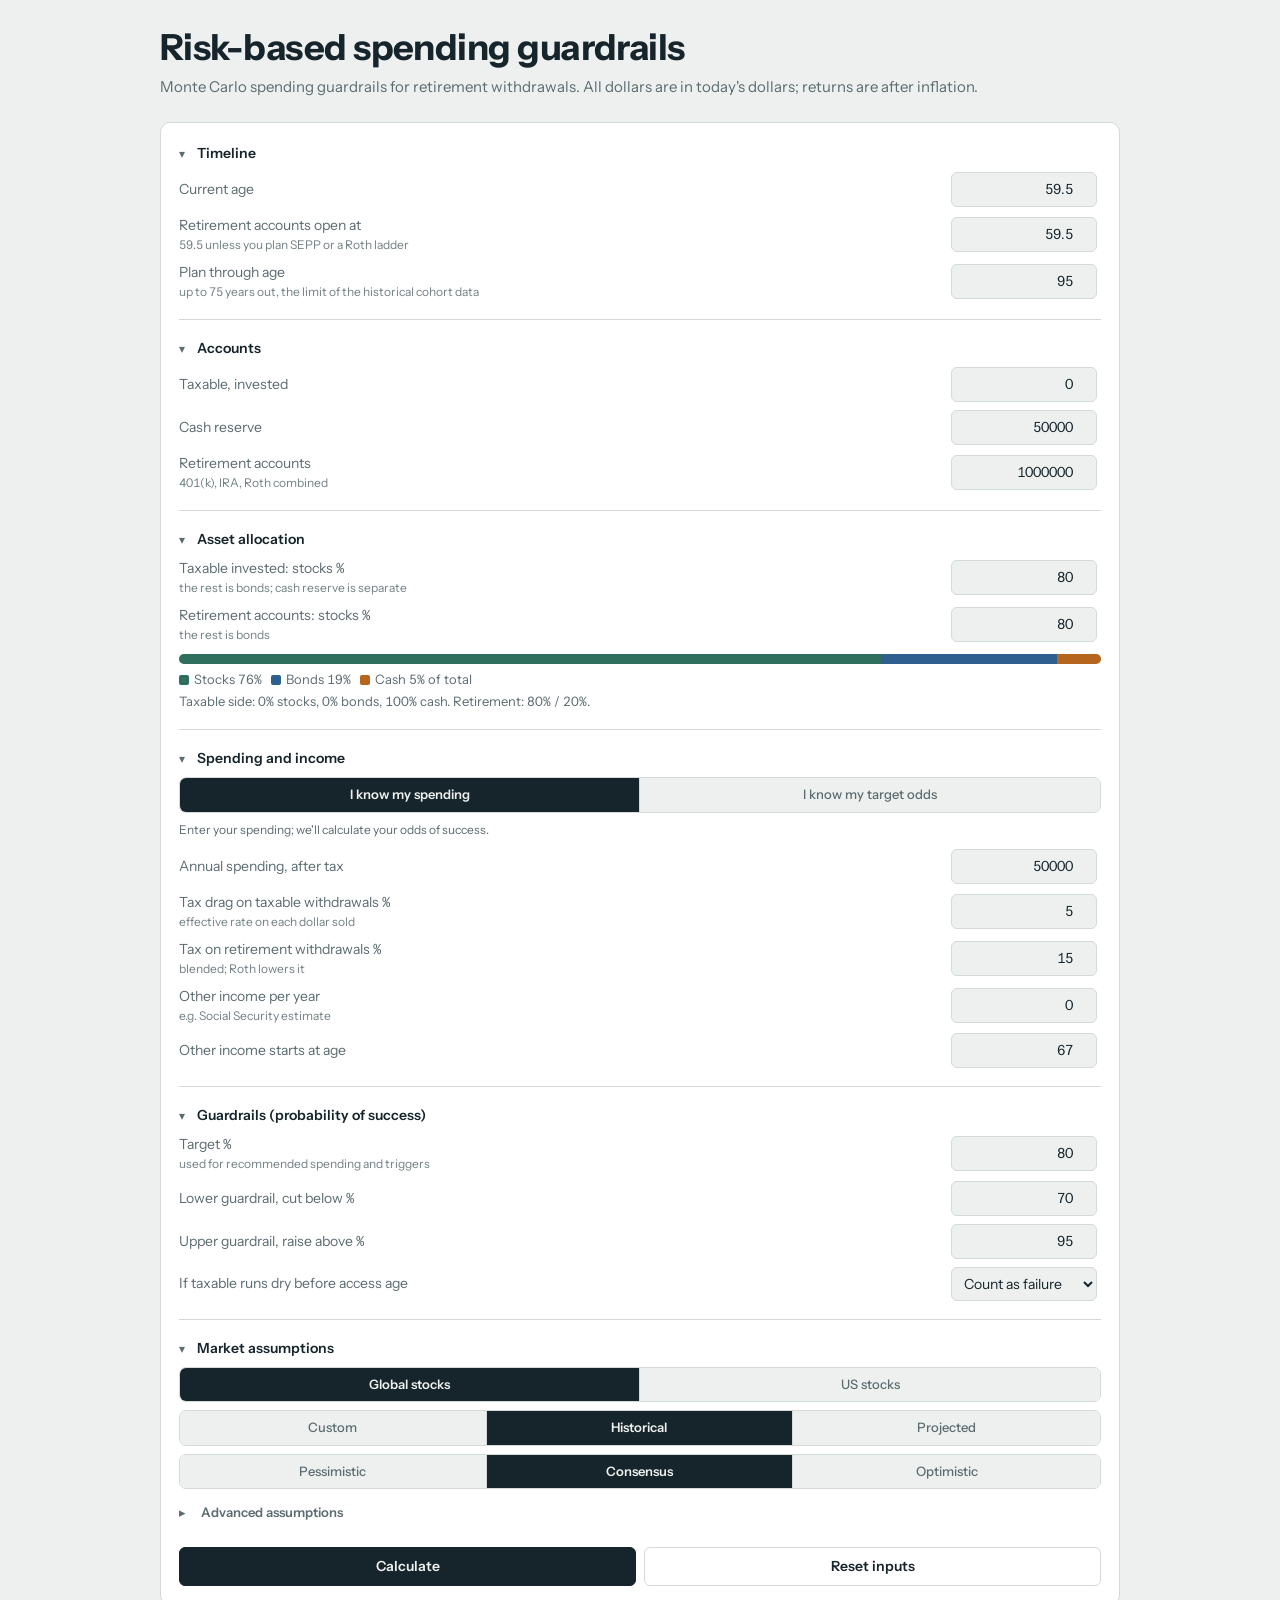
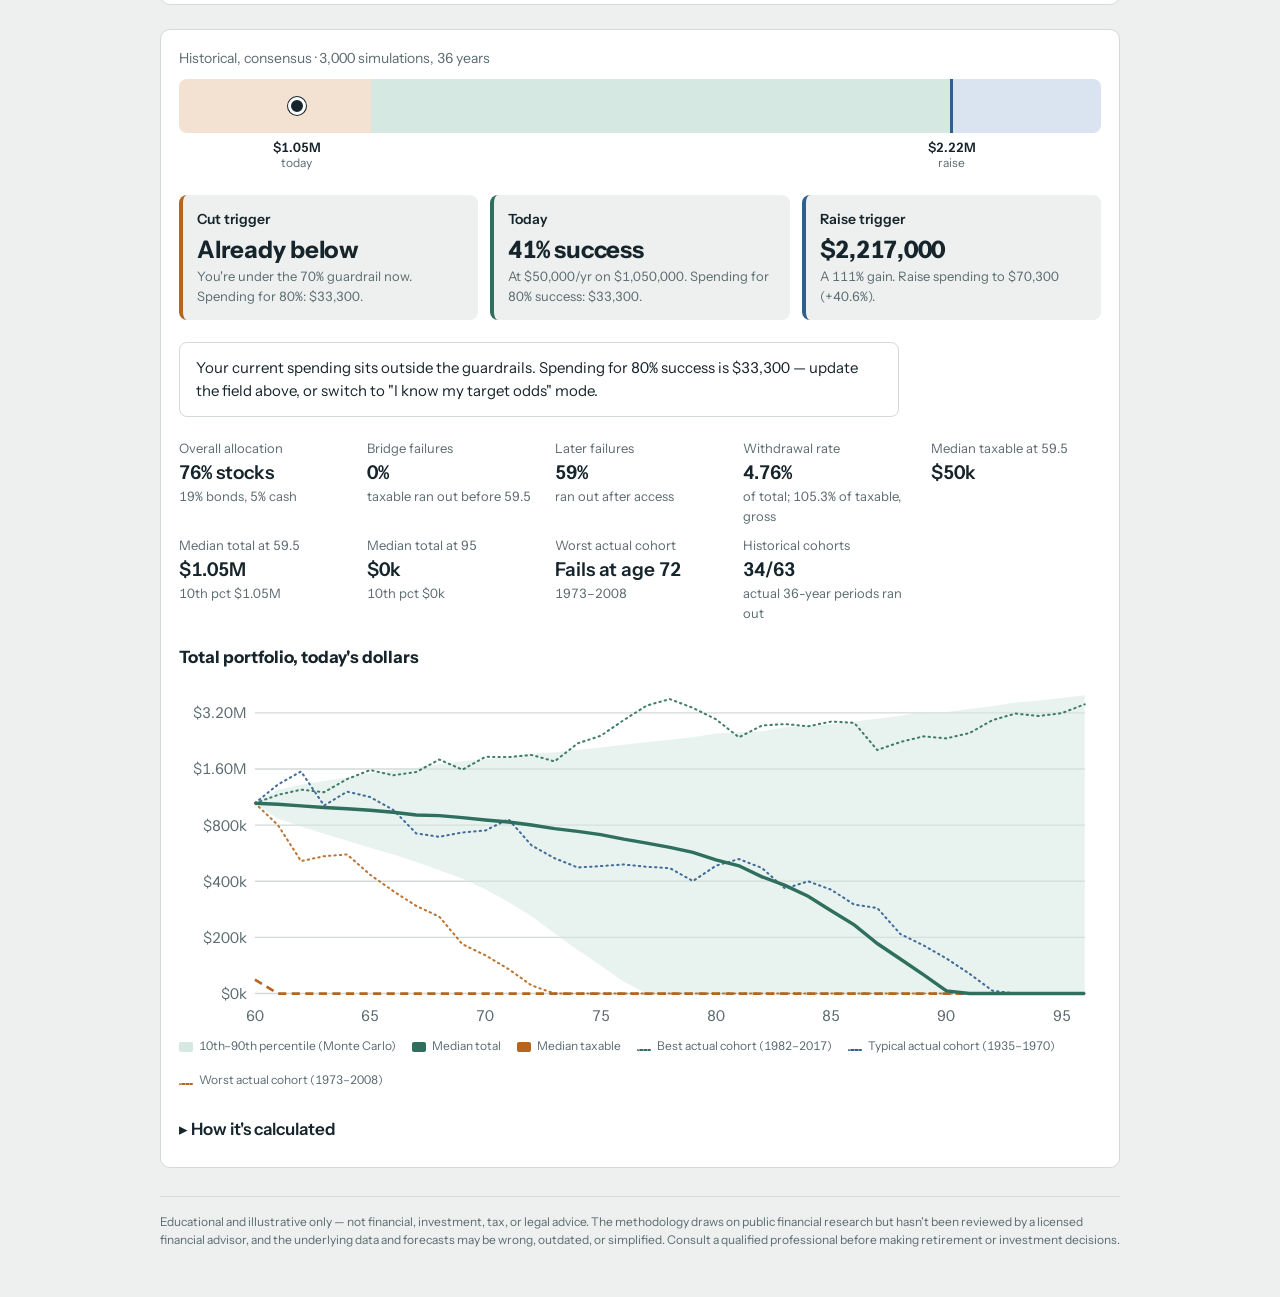
==== commit e036f014: "Correct historical stock haircut default from 1% to 2.2% The old 1%/yr figure understated the actual" ====
--- a/index.html
+++ b/index.html
@@ -73,7 +73,7 @@
     <details class="advanced" id="advDetails">
       <summary>Advanced assumptions</summary>
       <div class="row" id="usWRow"><label for="usW">US share of global stocks %<span class="hint">a total world index is about 63%</span></label><input id="usW" type="number" step="1" min="0" max="100" value="60"></div>
-      <div class="row" id="hcRow"><label for="hc">Historical stock haircut %<span class="hint">world stocks trailed the US ~1%/yr since 1900</span></label><input id="hc" type="number" step="0.25" min="0" max="5" value="1"></div>
+      <div class="row" id="hcRow"><label for="hc">Historical stock haircut %<span class="hint">world stocks trailed the US ~2.2%/yr since 1900</span></label><input id="hc" type="number" step="0.1" min="0" max="5" value="2.2"></div>
       <div class="row" id="hzRow"><label for="hz">Apply forecasts for<span class="hint">forecasts cover 10–15 years</span></label>
         <select id="hz"><option value="all">Every year</option><option value="10">10 years, then historical</option></select></div>
       <p class="srcnote" id="srcNote"></p>
@@ -126,7 +126,7 @@
         <li>Each simulation draws yearly real returns from lognormal distributions. The same random draws are reused for every search and every scenario, so differences between settings come from the assumptions, not from luck.</li>
         <li><b>Historical</b> uses Aswath Damodaran's annual US data, 1928–2025 (S&amp;P 500 with dividends, 10-year Treasuries, 3-month T-bills), deflated by CPI. Windows are sized to your plan length (current age to plan-through age, clamped to 10–75 years) and overlap across the full 1928–2025 span. Pessimistic and optimistic are the worst and best windows for <i>your</i> overall stock/bond/cash mix; consensus averages the mean, volatility and correlation across all windows of that length. Each window's mean and volatility then drive the simulation, so the order of good and bad years is randomized rather than replayed.</li>
         <li><b>Projected</b> uses published 10-year (J.P. Morgan: 10–15 year) nominal forecasts for US large caps and US aggregate bonds, converted to real with a 2.4% inflation assumption (Schwab, the same report used for cash). Stocks: Research Affiliates 3.1%, Vanguard 4.5% (midpoint of 4–5%), Verus 5.4%, Schwab 5.9%, J.P. Morgan 6.7%. Bonds: Vanguard 4.3% (midpoint), Research Affiliates 4.7%, Schwab 4.8%, J.P. Morgan 4.8%. Cash: Schwab 3.3%. Pessimistic, consensus and optimistic are the lowest, average and highest. Volatility is set to 16.5% for stocks and 6% for bonds.</li>
-        <li><b>Global stocks</b> (the default) blend each firm's US and international forecasts at your US weight, with international split 75% developed and 25% emerging. J.P. Morgan publishes a global figure (7.0%) directly; Verus is left out because no international figure was available. Averaging geometric returns this way slightly understates a blended portfolio's compound return. For historical scenarios, each year's S&amp;P 500 real return is reduced by the haircut, since world stocks trailed the US by roughly 1%/yr in long-run data from 1900.</li>
+        <li><b>Global stocks</b> (the default) blend each firm's US and international forecasts at your US weight, with international split 75% developed and 25% emerging. J.P. Morgan publishes a global figure (7.0%) directly; Verus is left out because no international figure was available. Averaging geometric returns this way slightly understates a blended portfolio's compound return. For historical scenarios, each year's S&amp;P 500 real return is reduced by the haircut, since world stocks trailed the US by roughly 2.2%/yr in long-run (1900–2024) real returns — US equities ~6.5%/yr vs. ~4.3%/yr for the rest of the world, per the UBS/Credit Suisse Global Investment Returns Yearbook (Dimson-Marsh-Staunton database).</li>
         <li>The dotted lines are a check on sequence-of-returns risk: unlike the Monte Carlo band, they don't reshuffle years. Each one replays the literal chronological real-return sequence for every possible historical start year of your exact plan length, run through the same spending and tax rules, so a crash that actually happened early in a given period stays early. The worst, "typical" (median-ending) and best of those actual periods are shown, each labeled with its start–end years in the legend; if the worst one sits below the Monte Carlo band, that's a specific historical period whose bad-early-years shape hurt more than the randomized band captures.</li>
         <li>The chart's vertical axis is scaled so each doubling in value (e.g. $50k → $100k → $200k) gets the same amount of space, rather than each equal dollar amount. Otherwise a 90th-percentile outcome in the tens of millions would squash the median and taxable lines into a few pixels at the bottom.</li>
         <li>Success means spending is funded every year through the plan age. Before the access age, only taxable and cash can pay the bills. The taxable account keeps the cash reserve at the same share each year. Withdrawals are grossed up by the tax rates you enter.</li>
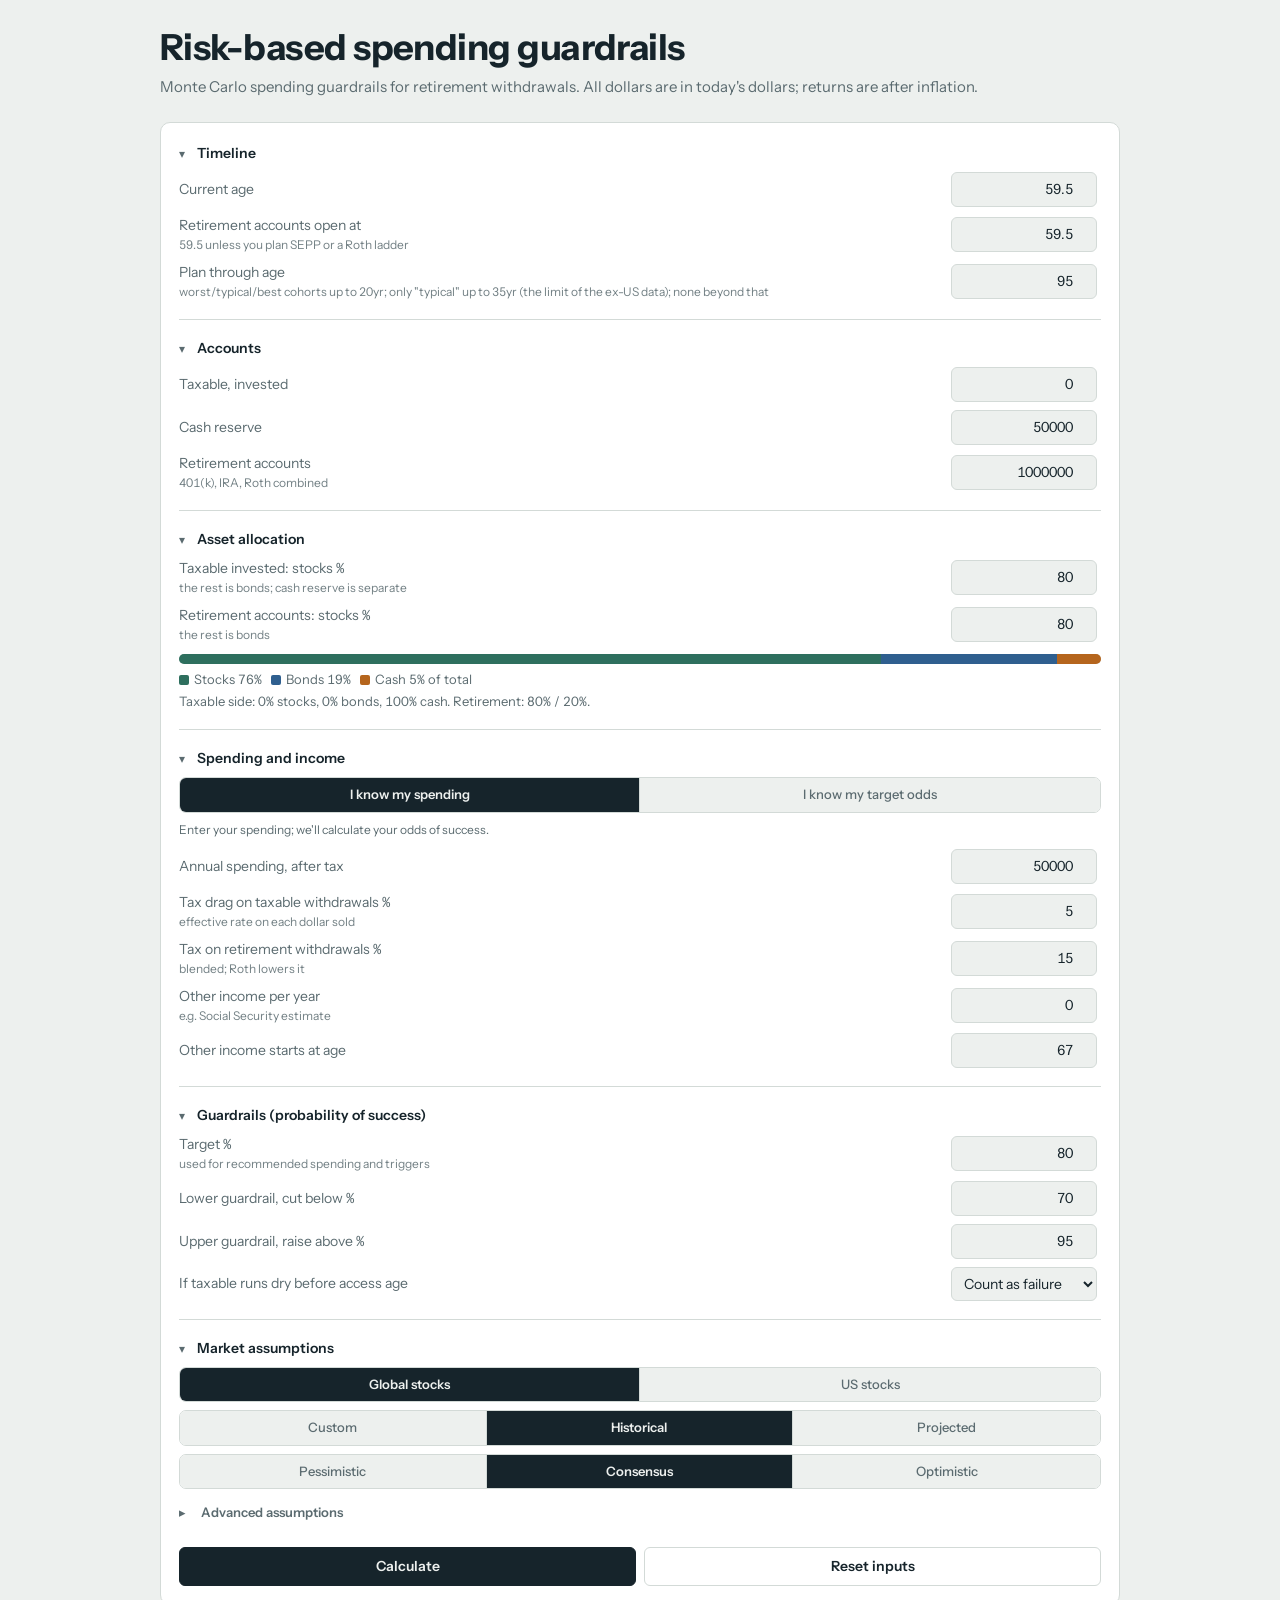
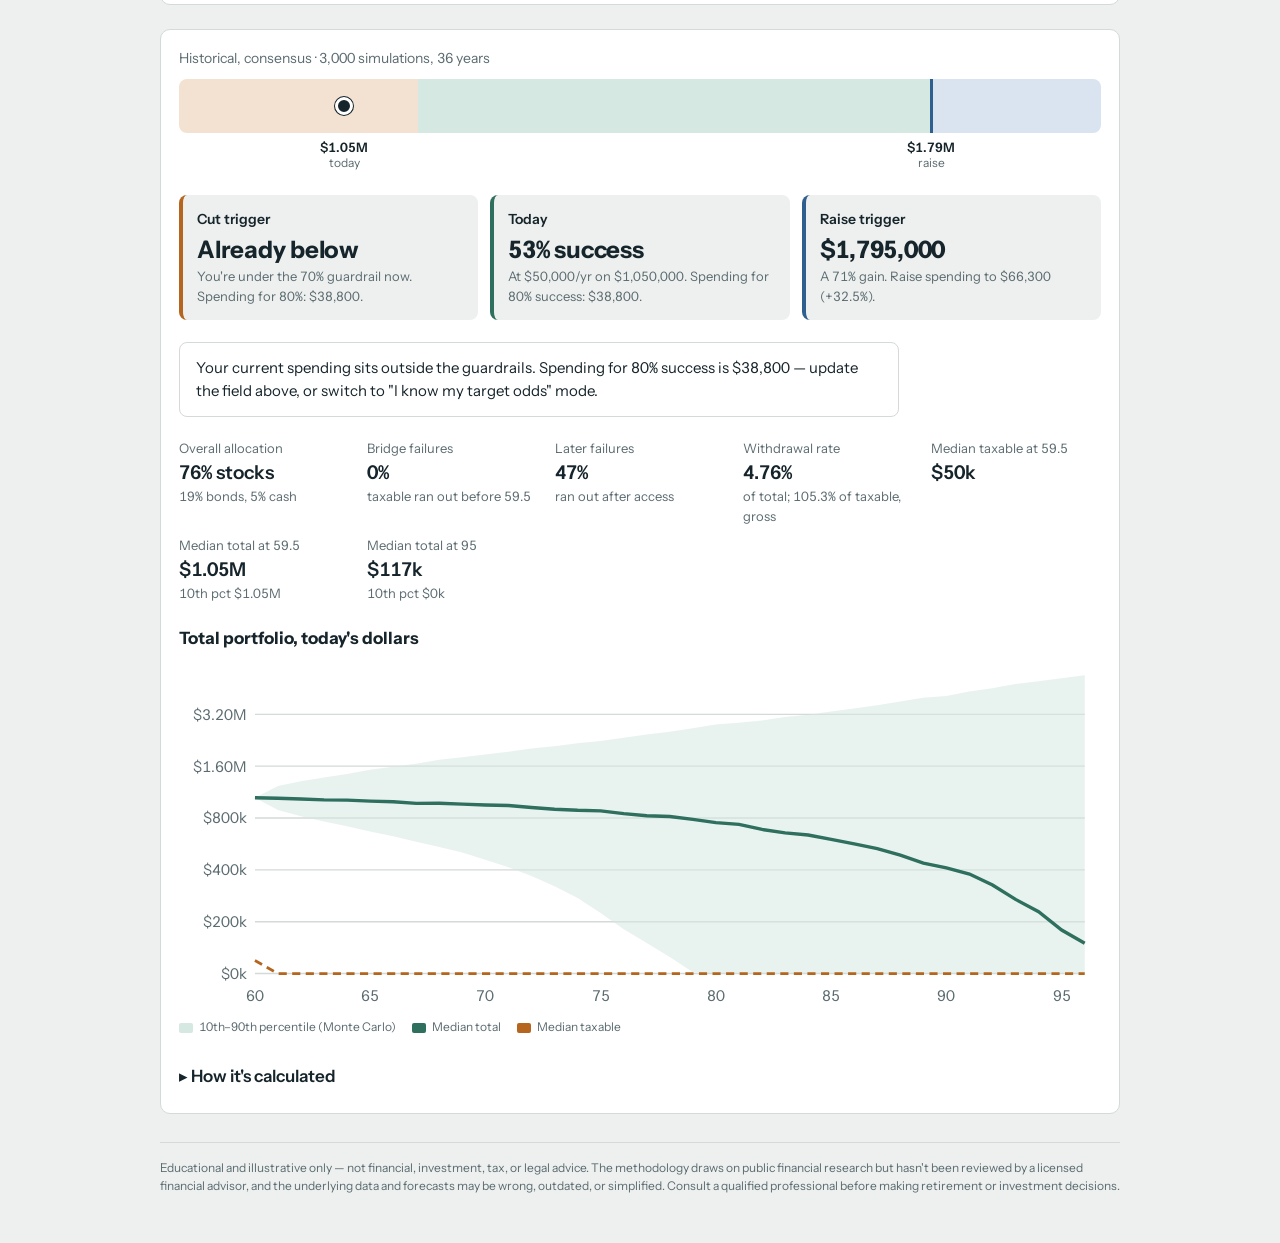
==== commit a2814bf5: "Use real developed ex-US market data for Global-stocks historical scenarios Replace the flat "US sto" ====
--- a/index.html
+++ b/index.html
@@ -21,9 +21,9 @@
 <form class="panel" id="f" onsubmit="return false">
   <details class="io-section" open id="secTimeline">
     <summary><span class="sec-title">Timeline</span><span class="sec-sum" id="timelineSummary"></span></summary>
-    <div class="row"><label for="age">Current age</label><input id="age" type="number" step="0.5" min="18" max="100" value="59.5"></div>
-    <div class="row"><label for="access">Retirement accounts open at<span class="hint">59.5 unless you plan SEPP or a Roth ladder</span></label><input id="access" type="number" step="0.5" min="18" max="100" value="59.5"></div>
-    <div class="row"><label for="endAge">Plan through age<span class="hint">up to 75 years out, the limit of the historical cohort data</span></label><input id="endAge" type="number" step="1" min="19" max="120" value="95"></div>
+    <div class="row"><label for="age">Current age</label><input id="age" type="number" step="0.5" min="18" max="125" value="59.5"></div>
+    <div class="row"><label for="access">Retirement accounts open at<span class="hint">59.5 unless you plan SEPP or a Roth ladder</span></label><input id="access" type="number" step="0.5" min="18" max="125" value="59.5"></div>
+    <div class="row"><label for="endAge">Plan through age<span class="hint" id="endAgeHint"></span></label><input id="endAge" type="number" step="1" min="19" max="125" value="95"></div>
   </details>
   <details class="io-section" open id="secAccounts">
     <summary><span class="sec-title">Accounts</span><span class="sec-sum" id="accountsSummary"></span></summary>
@@ -73,7 +73,6 @@
     <details class="advanced" id="advDetails">
       <summary>Advanced assumptions</summary>
       <div class="row" id="usWRow"><label for="usW">US share of global stocks %<span class="hint">a total world index is about 63%</span></label><input id="usW" type="number" step="1" min="0" max="100" value="60"></div>
-      <div class="row" id="hcRow"><label for="hc">Historical stock haircut %<span class="hint">world stocks trailed the US ~2.2%/yr since 1900</span></label><input id="hc" type="number" step="0.1" min="0" max="5" value="2.2"></div>
       <div class="row" id="hzRow"><label for="hz">Apply forecasts for<span class="hint">forecasts cover 10–15 years</span></label>
         <select id="hz"><option value="all">Every year</option><option value="10">10 years, then historical</option></select></div>
       <p class="srcnote" id="srcNote"></p>
@@ -116,18 +115,18 @@
       <span><i style="background:var(--safe-soft)"></i>10th–90th percentile (Monte Carlo)</span>
       <span><i style="background:var(--safe)"></i>Median total</span>
       <span><i style="background:var(--cut)"></i>Median taxable</span>
-      <span><i class="dotted" style="color:var(--safe)"></i><span id="legBest">Best actual cohort</span></span>
-      <span><i class="dotted" style="color:var(--raise)"></i><span id="legTypical">Typical actual cohort</span></span>
-      <span><i class="dotted" style="color:var(--cut)"></i><span id="legWorst">Worst actual cohort</span></span>
+      <span id="legBestRow"><i class="dotted" style="color:var(--safe)"></i><span id="legBest">Best actual cohort</span></span>
+      <span id="legTypicalRow"><i class="dotted" style="color:var(--raise)"></i><span id="legTypical">Typical actual cohort</span></span>
+      <span id="legWorstRow"><i class="dotted" style="color:var(--cut)"></i><span id="legWorst">Worst actual cohort</span></span>
     </div>
     <details class="section" style="margin-top:22px">
       <summary>How it's calculated</summary>
       <ul class="notes">
         <li>Each simulation draws yearly real returns from lognormal distributions. The same random draws are reused for every search and every scenario, so differences between settings come from the assumptions, not from luck.</li>
-        <li><b>Historical</b> uses Aswath Damodaran's annual US data, 1928–2025 (S&amp;P 500 with dividends, 10-year Treasuries, 3-month T-bills), deflated by CPI. Windows are sized to your plan length (current age to plan-through age, clamped to 10–75 years) and overlap across the full 1928–2025 span. Pessimistic and optimistic are the worst and best windows for <i>your</i> overall stock/bond/cash mix; consensus averages the mean, volatility and correlation across all windows of that length. Each window's mean and volatility then drive the simulation, so the order of good and bad years is randomized rather than replayed.</li>
+        <li><b>Historical</b> uses Aswath Damodaran's annual US data, 1928–2025 (S&amp;P 500 with dividends, 10-year Treasuries, 3-month T-bills), deflated by CPI; for Global stocks, the equity leg is blended with real developed ex-US data (see below). Windows are sized to your plan length and overlap across the full available span — clamped to 10–75 years for US stocks, but only 10–20 years for Global stocks, since the ex-US data is much shorter. Pessimistic and optimistic are the worst and best windows for <i>your</i> overall stock/bond/cash mix; consensus averages the mean, volatility and correlation across all windows of that length. Each window's mean and volatility then drive the simulation, so the order of good and bad years is randomized rather than replayed.</li>
         <li><b>Projected</b> uses published 10-year (J.P. Morgan: 10–15 year) nominal forecasts for US large caps and US aggregate bonds, converted to real with a 2.4% inflation assumption (Schwab, the same report used for cash). Stocks: Research Affiliates 3.1%, Vanguard 4.5% (midpoint of 4–5%), Verus 5.4%, Schwab 5.9%, J.P. Morgan 6.7%. Bonds: Vanguard 4.3% (midpoint), Research Affiliates 4.7%, Schwab 4.8%, J.P. Morgan 4.8%. Cash: Schwab 3.3%. Pessimistic, consensus and optimistic are the lowest, average and highest. Volatility is set to 16.5% for stocks and 6% for bonds.</li>
-        <li><b>Global stocks</b> (the default) blend each firm's US and international forecasts at your US weight, with international split 75% developed and 25% emerging. J.P. Morgan publishes a global figure (7.0%) directly; Verus is left out because no international figure was available. Averaging geometric returns this way slightly understates a blended portfolio's compound return. For historical scenarios, each year's S&amp;P 500 real return is reduced by the haircut, since world stocks trailed the US by roughly 2.2%/yr in long-run (1900–2024) real returns — US equities ~6.5%/yr vs. ~4.3%/yr for the rest of the world, per the UBS/Credit Suisse Global Investment Returns Yearbook (Dimson-Marsh-Staunton database).</li>
-        <li>The dotted lines are a check on sequence-of-returns risk: unlike the Monte Carlo band, they don't reshuffle years. Each one replays the literal chronological real-return sequence for every possible historical start year of your exact plan length, run through the same spending and tax rules, so a crash that actually happened early in a given period stays early. The worst, "typical" (median-ending) and best of those actual periods are shown, each labeled with its start–end years in the legend; if the worst one sits below the Monte Carlo band, that's a specific historical period whose bad-early-years shape hurt more than the randomized band captures.</li>
+        <li><b>Global stocks</b> (the default) blend each firm's US and international forecasts at your US weight for Projected scenarios, with international split 75% developed and 25% emerging (J.P. Morgan publishes a global figure directly; Verus is left out, no international figure available). For Historical scenarios, the equity leg instead blends real US returns with real developed-ex-US market returns at that same US weight — Fama/French Developed ex US market factor (Kenneth French Data Library, Dartmouth; MSCI-sourced 1991–2006, Bloomberg 2007–present). That data only reaches back to 1991, which limits how far Global-stocks historical scenarios can see; see the next note.</li>
+        <li>The dotted lines are a check on sequence-of-returns risk: unlike the Monte Carlo band, they don't reshuffle years. Each one replays the literal chronological real-return sequence for every possible historical start year of your exact plan length, run through the same spending and tax rules, so a crash that actually happened early in a given period stays early, labeled with its start–end years in the legend. Worst/typical/best cohorts are shown up to 75 years (US stocks) or 20 years (Global stocks); beyond that only "typical" (median-ending) is shown, since too few distinct periods remain for an extreme pick to mean much; beyond 98 years (US, 1928–2025) or 35 years (Global, 1991–2025) there's no period long enough to replay at all, and no cohort lines appear. <b>Because the ex-US data starts in 1991, Global-stocks cohorts can never include the Great Depression, WWII, or any other pre-1991 crash</b> — only US stocks scenarios see those. "Developed ex-US" also excludes emerging markets, roughly 10% of global market cap today.</li>
         <li>The chart's vertical axis is scaled so each doubling in value (e.g. $50k → $100k → $200k) gets the same amount of space, rather than each equal dollar amount. Otherwise a 90th-percentile outcome in the tens of millions would squash the median and taxable lines into a few pixels at the bottom.</li>
         <li>Success means spending is funded every year through the plan age. Before the access age, only taxable and cash can pay the bills. The taxable account keeps the cash reserve at the same share each year. Withdrawals are grossed up by the tax rates you enter.</li>
         <li>Triggers scale all balances together, which approximates a market move. Spending stays constant in real terms inside each simulation, as in the Kitces/Income Lab method. Re-run after any adjustment and at least once a year.</li>
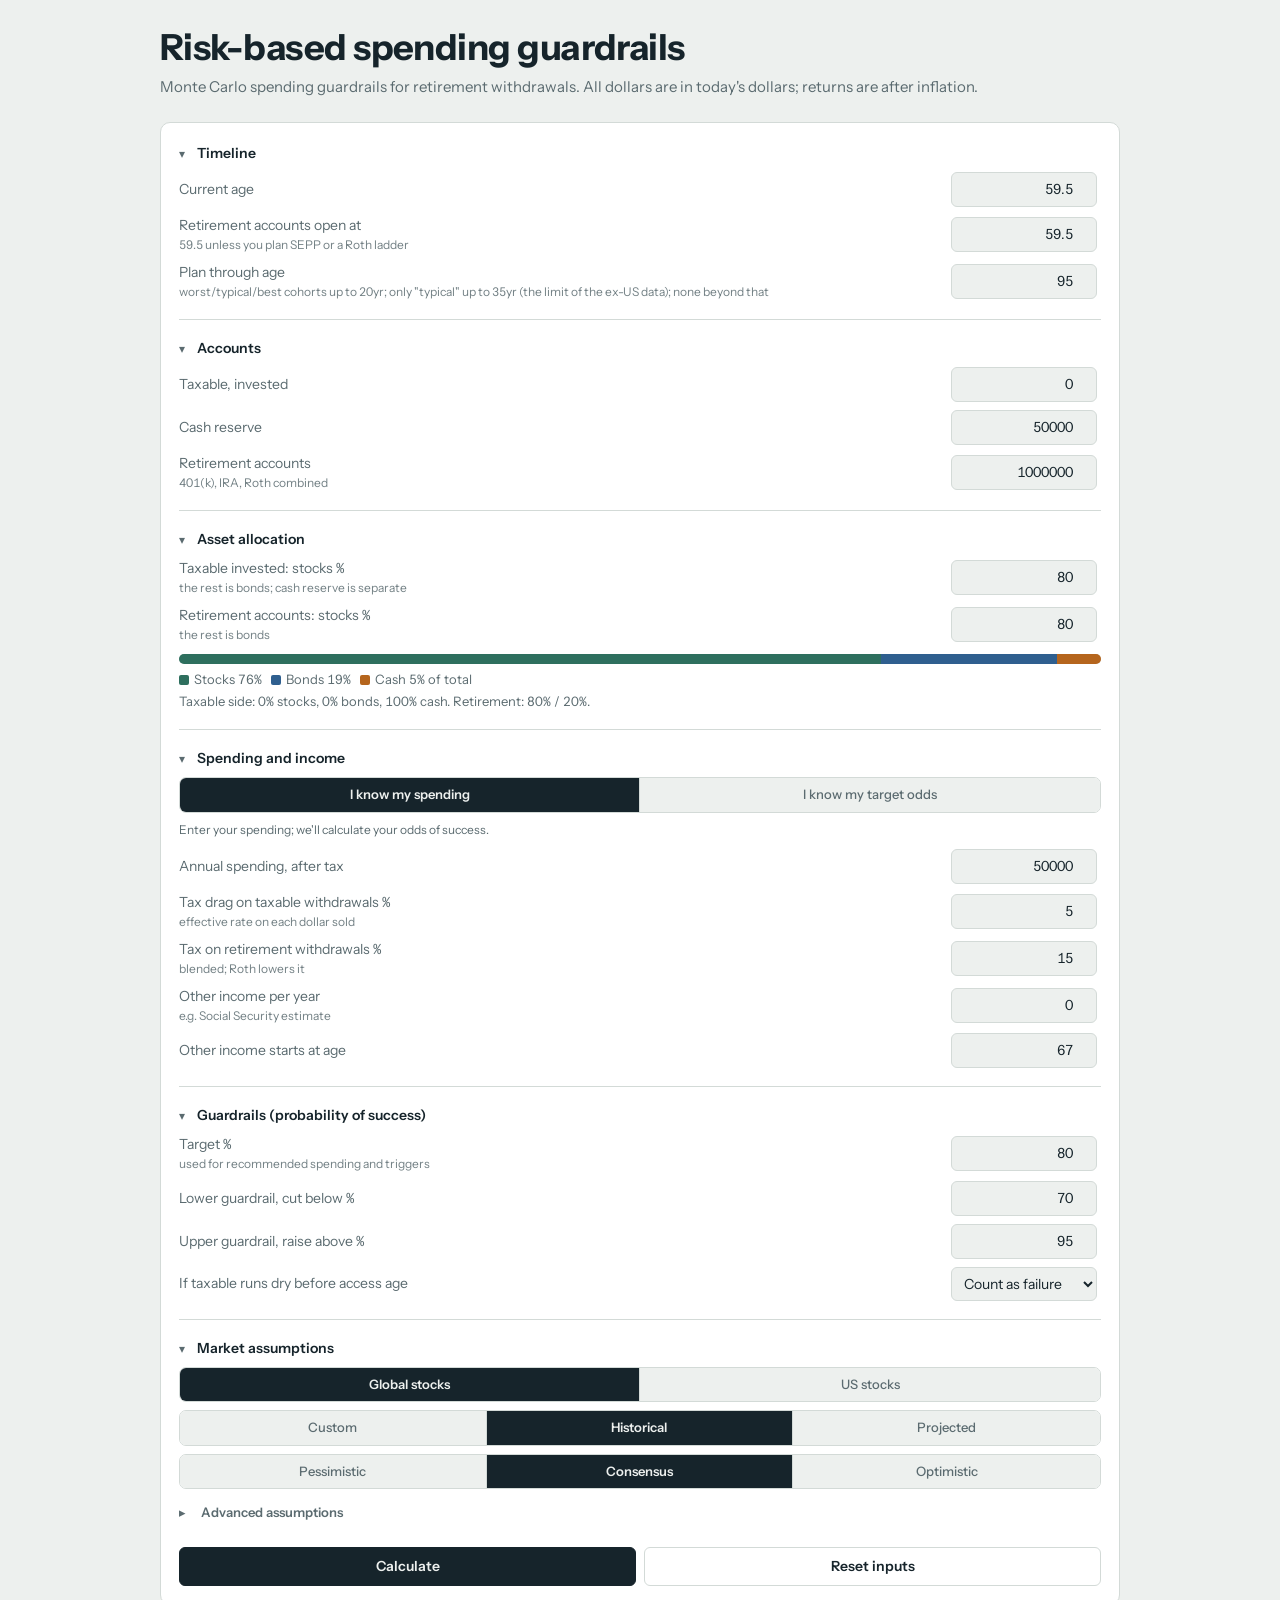
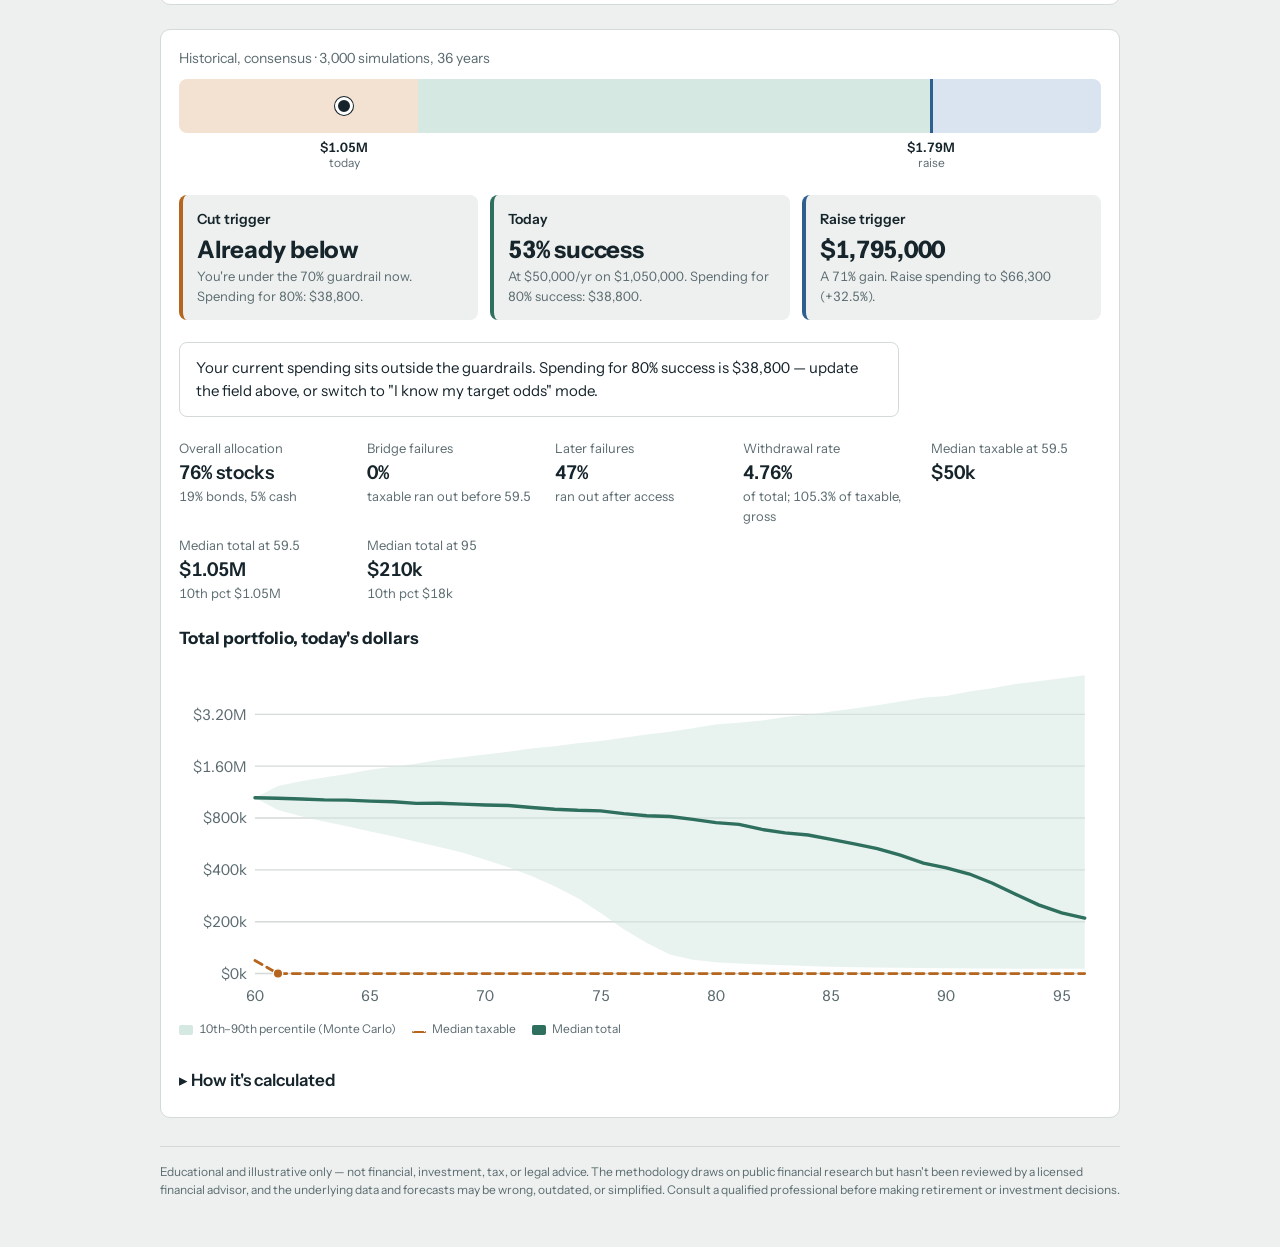
==== commit 0b6957f3: "Split taxable/retirement on the chart and stop zeroing balances on failure Previously, once a simula" ====
--- a/index.html
+++ b/index.html
@@ -111,14 +111,7 @@
 
     <h2>Total portfolio, today's dollars</h2>
     <div class="chart-wrap"><svg id="chart" viewBox="0 0 680 260" role="img" aria-label="Portfolio projection percentiles"></svg></div>
-    <div class="legend">
-      <span><i style="background:var(--safe-soft)"></i>10th–90th percentile (Monte Carlo)</span>
-      <span><i style="background:var(--safe)"></i>Median total</span>
-      <span><i style="background:var(--cut)"></i>Median taxable</span>
-      <span id="legBestRow"><i class="dotted" style="color:var(--safe)"></i><span id="legBest">Best actual cohort</span></span>
-      <span id="legTypicalRow"><i class="dotted" style="color:var(--raise)"></i><span id="legTypical">Typical actual cohort</span></span>
-      <span id="legWorstRow"><i class="dotted" style="color:var(--cut)"></i><span id="legWorst">Worst actual cohort</span></span>
-    </div>
+    <div class="legend" id="legend"></div>
     <details class="section" style="margin-top:22px">
       <summary>How it's calculated</summary>
       <ul class="notes">
@@ -126,7 +119,9 @@
         <li><b>Historical</b> uses Aswath Damodaran's annual US data, 1928–2025 (S&amp;P 500 with dividends, 10-year Treasuries, 3-month T-bills), deflated by CPI; for Global stocks, the equity leg is blended with real developed ex-US data (see below). Windows are sized to your plan length and overlap across the full available span — clamped to 10–75 years for US stocks, but only 10–20 years for Global stocks, since the ex-US data is much shorter. Pessimistic and optimistic are the worst and best windows for <i>your</i> overall stock/bond/cash mix; consensus averages the mean, volatility and correlation across all windows of that length. Each window's mean and volatility then drive the simulation, so the order of good and bad years is randomized rather than replayed.</li>
         <li><b>Projected</b> uses published 10-year (J.P. Morgan: 10–15 year) nominal forecasts for US large caps and US aggregate bonds, converted to real with a 2.4% inflation assumption (Schwab, the same report used for cash). Stocks: Research Affiliates 3.1%, Vanguard 4.5% (midpoint of 4–5%), Verus 5.4%, Schwab 5.9%, J.P. Morgan 6.7%. Bonds: Vanguard 4.3% (midpoint), Research Affiliates 4.7%, Schwab 4.8%, J.P. Morgan 4.8%. Cash: Schwab 3.3%. Pessimistic, consensus and optimistic are the lowest, average and highest. Volatility is set to 16.5% for stocks and 6% for bonds.</li>
         <li><b>Global stocks</b> (the default) blend each firm's US and international forecasts at your US weight for Projected scenarios, with international split 75% developed and 25% emerging (J.P. Morgan publishes a global figure directly; Verus is left out, no international figure available). For Historical scenarios, the equity leg instead blends real US returns with real developed-ex-US market returns at that same US weight — Fama/French Developed ex US market factor (Kenneth French Data Library, Dartmouth; MSCI-sourced 1991–2006, Bloomberg 2007–present). That data only reaches back to 1991, which limits how far Global-stocks historical scenarios can see; see the next note.</li>
-        <li>The dotted lines are a check on sequence-of-returns risk: unlike the Monte Carlo band, they don't reshuffle years. Each one replays the literal chronological real-return sequence for every possible historical start year of your exact plan length, run through the same spending and tax rules, so a crash that actually happened early in a given period stays early, labeled with its start–end years in the legend. Worst/typical/best cohorts are shown up to 75 years (US stocks) or 20 years (Global stocks); beyond that only "typical" (median-ending) is shown, since too few distinct periods remain for an extreme pick to mean much; beyond 98 years (US, 1928–2025) or 35 years (Global, 1991–2025) there's no period long enough to replay at all, and no cohort lines appear. <b>Because the ex-US data starts in 1991, Global-stocks cohorts can never include the Great Depression, WWII, or any other pre-1991 crash</b> — only US stocks scenarios see those. "Developed ex-US" also excludes emerging markets, roughly 10% of global market cap today.</li>
+        <li>The dotted/dashed lines are a check on sequence-of-returns risk: unlike the Monte Carlo band, they don't reshuffle years. Each one replays the literal chronological real-return sequence for every possible historical start year of your exact plan length, run through the same spending and tax rules, so a crash that actually happened early in a given period stays early. Each cohort shown gets two lines — a dotted <i>taxable</i> line and a dashed <i>retirement</i> line — since before your accounts open (and preferentially even after), spending draws down taxable first, so one combined line would hide which bucket is actually doing the work. Worst/typical/best cohorts are shown up to 75 years (US stocks) or 20 years (Global stocks); beyond that only "typical" (median-ending) is shown, since too few distinct periods remain for an extreme pick to mean much; beyond 98 years (US, 1928–2025) or 35 years (Global, 1991–2025) there's no period long enough to replay at all, and no cohort lines appear. <b>Because the ex-US data starts in 1991, Global-stocks cohorts can never include the Great Depression, WWII, or any other pre-1991 crash</b> — only US stocks scenarios see those. "Developed ex-US" also excludes emerging markets, roughly 10% of global market cap today.</li>
+        <li>A small dot marks where any line's <b>taxable or accessible spending money runs out</b> — the point a simulation or cohort actually fails. Lines don't drop to $0 and stay there otherwise: if taxable/bridge funds run dry while retirement money is still off-limits (or a later failure leaves one bucket at zero), that bucket's line goes to $0 and stops, but the other bucket keeps compounding on its own, since that money didn't actually disappear — it's just not what failed. The percentile band doesn't get a marker, since it's a range across thousands of simulations, not a single path.</li>
+        <li>Click any legend label to show or hide that line — useful once several cohort lines are on screen at once. Hidden lines dim in the legend; the chart's scale doesn't change when you hide something, so the remaining lines stay comparable.</li>
         <li>The chart's vertical axis is scaled so each doubling in value (e.g. $50k → $100k → $200k) gets the same amount of space, rather than each equal dollar amount. Otherwise a 90th-percentile outcome in the tens of millions would squash the median and taxable lines into a few pixels at the bottom.</li>
         <li>Success means spending is funded every year through the plan age. Before the access age, only taxable and cash can pay the bills. The taxable account keeps the cash reserve at the same share each year. Withdrawals are grossed up by the tax rates you enter.</li>
         <li>Triggers scale all balances together, which approximates a market move. Spending stays constant in real terms inside each simulation, as in the Kitces/Income Lab method. Re-run after any adjustment and at least once a year.</li>
--- a/css/styles.css
+++ b/css/styles.css
@@ -97,9 +97,12 @@
 h2{font-size:17px;margin:0 0 8px}
 .chart-wrap{overflow-x:auto}
 svg{display:block;max-width:100%}
-.legend{display:flex;gap:16px;flex-wrap:wrap;font-size:12px;color:var(--muted);margin-top:6px}
+.legend{display:flex;gap:6px 16px;flex-wrap:wrap;font-size:12px;color:var(--muted);margin-top:6px}
 .legend i{display:inline-block;width:14px;height:10px;margin-right:6px;vertical-align:middle;border-radius:2px}
 .legend i.dotted{background:none;height:0;margin-top:5px;border-top:2px dotted currentColor}
+.legend i.dashed{background:none;height:0;margin-top:5px;border-top:2px dashed currentColor}
+.legend-item{border:0;background:none;padding:2px 0;font:inherit;color:inherit;cursor:pointer;transition:opacity .15s ease}
+.legend-item:hover{color:var(--ink)}
 .notes{font-size:13px;color:var(--muted);max-width:75ch}
 .notes li{margin-bottom:6px}
 .warn{color:var(--cut);font-weight:600}
